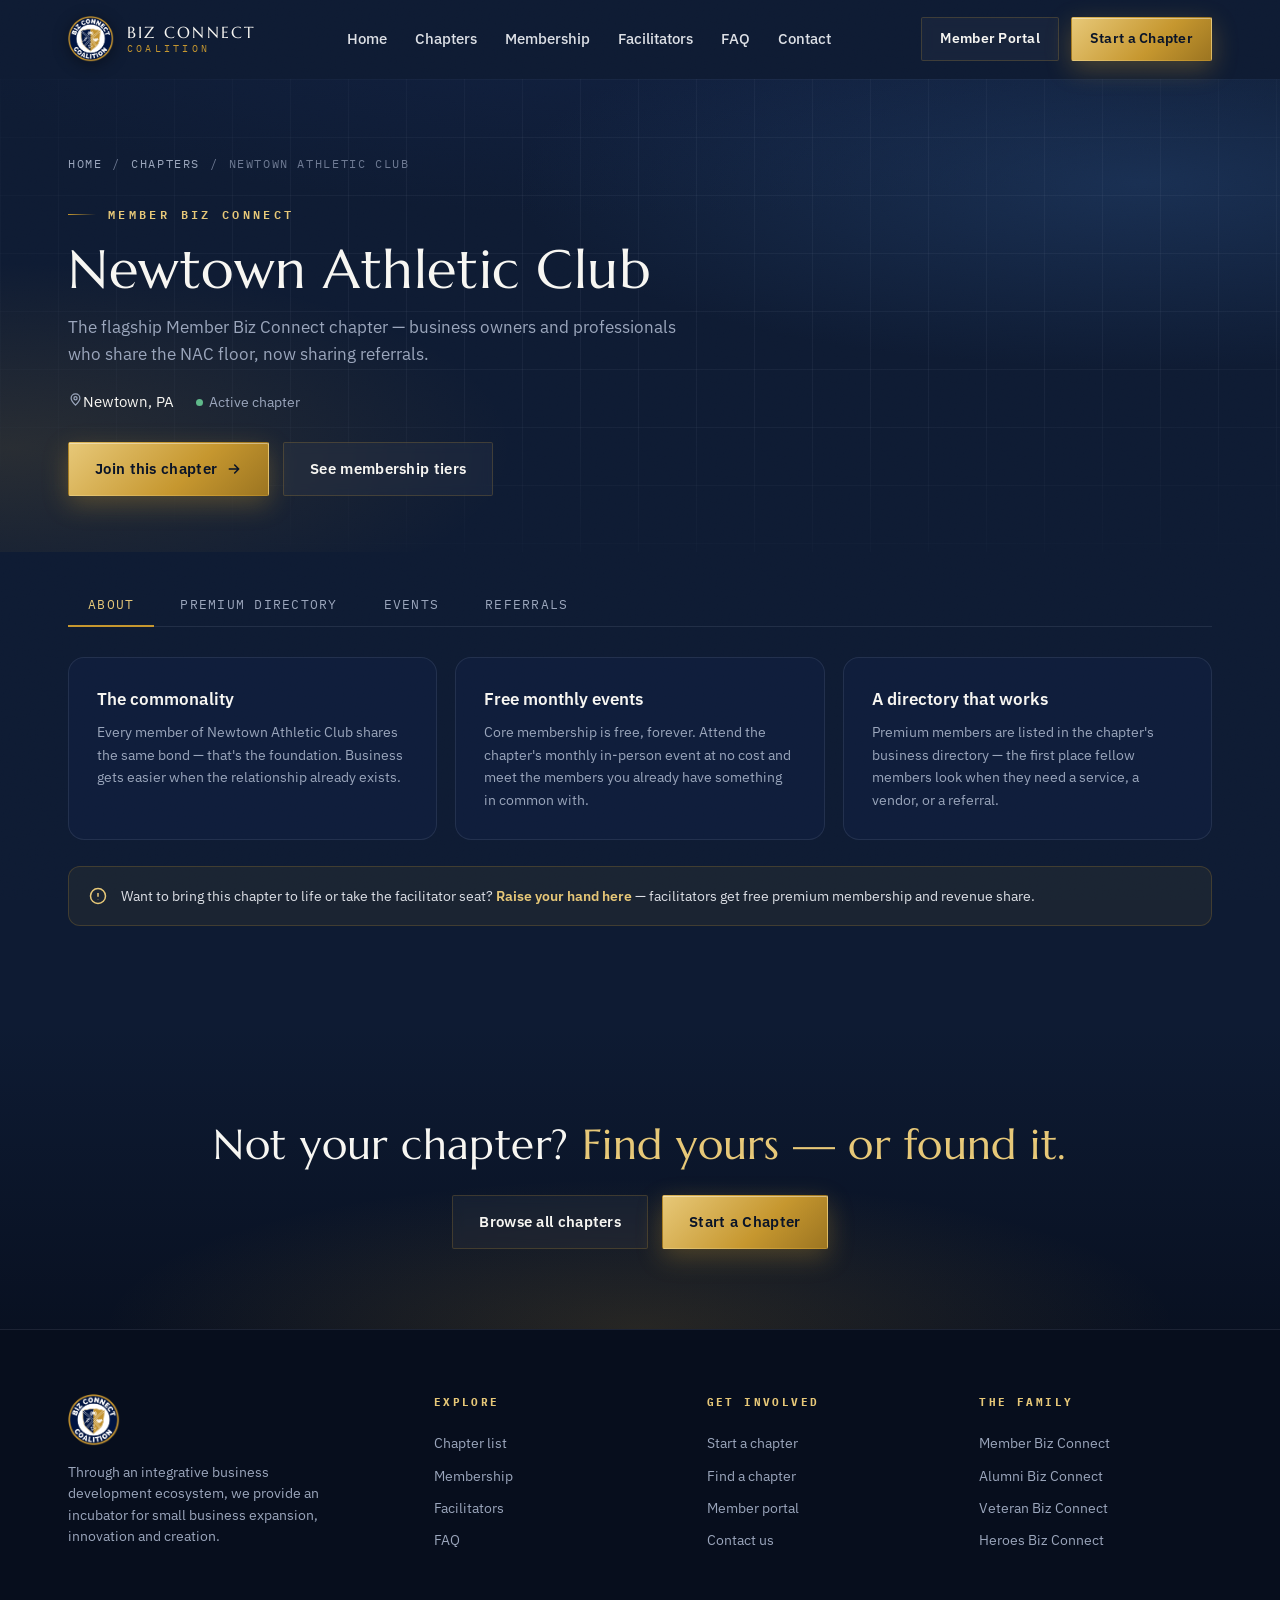
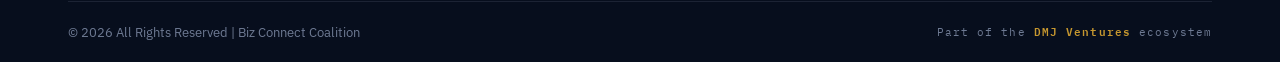
==== chapter.html @ 81d1ba52 "Launch the Biz Connect Coalition website - Midnight Charter design Full static site blending the two" ====
<!DOCTYPE html>
<html lang="en">
<head>
<meta charset="UTF-8">
<meta name="viewport" content="width=device-width, initial-scale=1.0">
<title>Chapter — Biz Connect Coalition</title>
<meta name="description" content="Biz Connect Coalition chapter page — directory, events, and referrals for this community.">
<link rel="icon" type="image/png" href="assets/img/bcc-crest.png">
<link rel="preconnect" href="https://fonts.googleapis.com">
<link rel="preconnect" href="https://fonts.gstatic.com" crossorigin>
<link href="https://fonts.googleapis.com/css2?family=Marcellus&family=Cormorant+Garamond:ital,wght@1,500;1,600&family=IBM+Plex+Sans:ital,wght@0,400;0,500;0,600;1,400&family=IBM+Plex+Mono:wght@500;600&display=swap" rel="stylesheet">
<link rel="stylesheet" href="assets/css/site.css">
</head>
<body>

<header class="site">
  <div class="wrap nav">
    <a class="brand" href="index.html">
      <img src="assets/img/bcc-crest.png" alt="Biz Connect Coalition crest">
      <span class="brand-word"><b>BIZ CONNECT</b><span>Coalition</span></span>
    </a>
    <nav class="nav-links" aria-label="Primary">
      <a href="index.html">Home</a>
      <a href="chapters.html">Chapters</a>
      <a href="membership.html">Membership</a>
      <a href="facilitators.html">Facilitators</a>
      <a href="faq.html">FAQ</a>
      <a href="contact.html">Contact</a>
    </nav>
    <div class="nav-cta">
      <a href="portal.html" class="btn btn-ghost btn-sm">Member Portal</a>
      <a href="start-a-chapter.html" class="btn btn-primary btn-sm">Start a Chapter</a>
      <button class="menu-btn" id="menuBtn" aria-label="Menu"><span></span><span></span><span></span></button>
    </div>
  </div>
  <nav class="mobile-nav" id="mobileNav" aria-label="Mobile">
    <a href="index.html">Home</a>
    <a href="chapters.html">Chapters</a>
    <a href="membership.html">Membership</a>
    <a href="facilitators.html">Facilitators</a>
    <a href="faq.html">FAQ</a>
    <a href="contact.html">Contact</a>
    <a href="portal.html">Member Portal</a>
    <a href="start-a-chapter.html" style="color:var(--gold-hi)">Start a Chapter →</a>
  </nav>
</header>

<section class="page-hero">
  <div class="hero-bg"><div class="mesh"></div><div class="hero-grid-bg"></div></div>
  <div class="wrap" style="position:relative;z-index:2">
    <div class="crumb reveal"><a href="index.html">Home</a><span>/</span><a href="chapters.html">Chapters</a><span>/</span><span id="crumbName">Chapter</span></div>
    <span class="eyebrow reveal" id="chFamily">Chapter</span>
    <h1 class="reveal" data-d="1" id="chName">Chapter</h1>
    <p class="lead reveal" data-d="2" id="chDesc"></p>
    <div style="display:flex;gap:22px;margin-top:22px;flex-wrap:wrap" class="reveal" data-d="3">
      <span class="cc-loc" style="font-size:15px"><svg viewBox="0 0 24 24" fill="none" stroke="var(--slate)" stroke-width="2" style="width:15px;height:15px"><path d="M12 21s-7-6.5-7-11a7 7 0 0 1 14 0c0 4.5-7 11-7 11Z"/><circle cx="12" cy="10" r="2.5"/></svg><span id="chLoc"></span></span>
      <span class="cc-status" id="chStatus" style="font-size:14px"><span class="dot"></span><span id="chStatusLabel"></span></span>
    </div>
    <div class="hero-cta reveal" data-d="4" style="margin-top:28px">
      <a href="contact.html" class="btn btn-primary" id="joinBtn">Join this chapter
        <svg viewBox="0 0 24 24" fill="none" stroke="currentColor" stroke-width="2.4"><path d="M5 12h14M13 6l6 6-6 6" stroke-linecap="round" stroke-linejoin="round"/></svg>
      </a>
      <a href="membership.html" class="btn btn-ghost">See membership tiers</a>
    </div>
  </div>
</section>

<section class="sec" style="padding-top:30px">
  <div class="wrap">
    <div class="tabs" data-tabs="chapter" role="tablist">
      <button class="tab active" data-tab="about" role="tab">About</button>
      <button class="tab" data-tab="directory" role="tab">Premium Directory</button>
      <button class="tab" data-tab="events" role="tab">Events</button>
      <button class="tab" data-tab="referrals" role="tab">Referrals</button>
    </div>

    <div class="tab-panel active" data-tab-panel="about" data-scope="chapter">
      <div class="info-cards">
        <div class="info-card">
          <h4>The commonality</h4>
          <p id="aboutCommon">This chapter is anchored to a shared community — so the ice is broken before the first handshake.</p>
        </div>
        <div class="info-card">
          <h4>Free monthly events</h4>
          <p>Core membership is free, forever. Attend the chapter's monthly in-person event at no cost and meet the members you already have something in common with.</p>
        </div>
        <div class="info-card">
          <h4>A directory that works</h4>
          <p>Premium members are listed in the chapter's business directory — the first place fellow members look when they need a service, a vendor, or a referral.</p>
        </div>
      </div>
      <div class="notice" style="margin-top:26px">
        <svg viewBox="0 0 24 24" fill="none" stroke-width="2"><circle cx="12" cy="12" r="10"/><path d="M12 8v5M12 16.5v.5"/></svg>
        <span>Want to bring this chapter to life or take the facilitator seat? <a href="start-a-chapter.html" style="color:var(--gold-hi);font-weight:600">Raise your hand here</a> — facilitators get free premium membership and revenue share.</span>
      </div>
    </div>

    <div class="tab-panel" data-tab-panel="directory" data-scope="chapter">
      <div class="table-scroll">
        <table class="data-table">
          <thead>
            <tr><th>Business Name</th><th>Owner</th><th>Category</th><th>Location</th><th>Contact</th><th>Vet Owned</th></tr>
          </thead>
          <tbody>
            <tr><td colspan="6">
              <div class="tbl-empty">
                <b>The premium directory publishes as members join.</b>
                Premium members of this chapter are listed here with their business, category, and contact details — visible to every member of the chapter.
              </div>
            </td></tr>
          </tbody>
        </table>
      </div>
      <div class="notice" style="margin-top:22px">
        <svg viewBox="0 0 24 24" fill="none" stroke-width="2"><path d="M12 2 4 6v6c0 5 3.5 8 8 10 4.5-2 8-5 8-10V6l-8-4Z"/></svg>
        <span>Want your business on this list? <a href="membership.html" style="color:var(--gold-hi);font-weight:600">Go Premium</a> — $195/year puts you in front of the whole chapter.</span>
      </div>
    </div>

    <div class="tab-panel" data-tab-panel="events" data-scope="chapter">
      <div class="info-cards">
        <div class="info-card">
          <h4>Monthly &amp; free</h4>
          <p>Every chapter hosts a free in-person event each month. No seat fees, no pressure — just your community in one room.</p>
        </div>
        <div class="info-card">
          <h4>Next event</h4>
          <p id="eventNote">This chapter's next event date is being scheduled. Contact us and we'll connect you with the facilitator.</p>
        </div>
        <div class="info-card">
          <h4>Attendee lists</h4>
          <p>Premium members receive the attendee contact list after every event — so the conversation doesn't end when the room empties.</p>
        </div>
      </div>
      <div style="margin-top:26px">
        <a href="contact.html" class="btn btn-ghost">Ask about the next event</a>
      </div>
    </div>

    <div class="tab-panel" data-tab-panel="referrals" data-scope="chapter">
      <div class="info-cards">
        <div class="info-card">
          <h4>Tracked, not talked</h4>
          <p>Referrals between members are logged — source, target, and outcome — so the chapter can see the real business it generates.</p>
        </div>
        <div class="info-card">
          <h4>Year-to-date totals</h4>
          <p>Every chapter keeps a running YTD tally of completed referral value. Healthy chapters measure what matters.</p>
        </div>
        <div class="info-card">
          <h4>Warm by design</h4>
          <p>Because members already share a bond, referrals come with trust attached — the referral is a favor between friends, not a cold intro.</p>
        </div>
      </div>
      <div class="notice" style="margin-top:26px">
        <svg viewBox="0 0 24 24" fill="none" stroke-width="2"><circle cx="12" cy="12" r="10"/><path d="M12 8v5M12 16.5v.5"/></svg>
        <span>Referral tracking lives in the <a href="portal.html" style="color:var(--gold-hi);font-weight:600">member portal</a>, rolling out with member accounts.</span>
      </div>
    </div>
  </div>
</section>

<section class="final" style="padding:80px 0">
  <div class="bg"></div>
  <div class="wrap" style="position:relative;z-index:2">
    <h2 class="reveal" style="font-size:clamp(28px,3.6vw,42px)">Not your chapter? <span class="gold-text">Find yours — or found it.</span></h2>
    <div class="hero-cta reveal" data-d="1" style="margin-top:26px">
      <a href="chapters.html" class="btn btn-ghost">Browse all chapters</a>
      <a href="start-a-chapter.html" class="btn btn-primary">Start a Chapter</a>
    </div>
  </div>
</section>

<footer class="site">
  <div class="wrap">
    <div class="foot-grid">
      <div class="foot-brand">
        <img src="assets/img/bcc-crest.png" alt="Biz Connect Coalition crest">
        <p>Through an integrative business development ecosystem, we provide an incubator for small business expansion, innovation and creation.</p>
      </div>
      <div class="foot-col">
        <h5>Explore</h5>
        <a href="chapters.html">Chapter list</a>
        <a href="membership.html">Membership</a>
        <a href="facilitators.html">Facilitators</a>
        <a href="faq.html">FAQ</a>
      </div>
      <div class="foot-col">
        <h5>Get involved</h5>
        <a href="start-a-chapter.html">Start a chapter</a>
        <a href="chapters.html">Find a chapter</a>
        <a href="portal.html">Member portal</a>
        <a href="contact.html">Contact us</a>
      </div>
      <div class="foot-col">
        <h5>The family</h5>
        <a href="chapters.html?f=member">Member Biz Connect</a>
        <a href="chapters.html?f=alumni">Alumni Biz Connect</a>
        <a href="chapters.html?f=veteran">Veteran Biz Connect</a>
        <a href="chapters.html?f=heroes">Heroes Biz Connect</a>
      </div>
    </div>
    <div class="foot-base">
      <p>© 2026 All Rights Reserved | Biz Connect Coalition</p>
      <p class="fam">Part of the <b>DMJ Ventures</b> ecosystem</p>
    </div>
  </div>
</footer>

<script src="data/chapters.js"></script>
<script src="assets/js/site.js"></script>
<script>
(function(){
  var slug=new URLSearchParams(location.search).get("c");
  var ch=BCC_CHAPTERS.find(function(c){return c.slug===slug;})||BCC_CHAPTERS[0];
  document.title=ch.name+" — Biz Connect Coalition";
  document.getElementById("crumbName").textContent=ch.name;
  document.getElementById("chFamily").textContent=BCC.familyLabel(ch.family);
  document.getElementById("chName").textContent=ch.name;
  document.getElementById("chDesc").textContent=ch.desc;
  document.getElementById("chLoc").textContent=ch.loc;
  var st=document.getElementById("chStatus");
  st.classList.add(ch.status);
  document.getElementById("chStatusLabel").textContent=ch.status==="active"?"Active chapter":"Forming — founding members wanted";
  document.getElementById("aboutCommon").textContent=
    "Every member of "+ch.name+" shares the same bond — that's the foundation. Business gets easier when the relationship already exists.";
})();
</script>
</body>
</html>
---- assets/css/site.css ----
/* ============================================================
   BIZ CONNECT COALITION — "Midnight Charter"
   Blend of Concept 05 (Modern Heraldic) + Concept 08 (Local Constellation)
   Dark navy constellation canvas · heraldic serif · gold seal-work
   ============================================================ */

:root{
  --navy-950:#0A1428;
  --navy-900:#0E1B33;
  --navy-800:#132449;
  --navy-700:#16264A;
  --navy-600:#22406C;
  --ink:#070E1D;
  --gold:#C6972F;
  --gold-hi:#E7C878;
  --gold-glow:#F0DCA0;
  --gold-deep:#9C7521;
  --ivory:#F7F6F2;
  --ivory-dim:#DDE0E6;
  --slate:#9BA6BC;
  --slate-dim:#6E7A93;
  --green:#5FB98A;
  --line:rgba(198,151,47,.22);
  --line-soft:rgba(155,166,188,.14);
  --serif:'Marcellus',serif;
  --serif-2:'Cormorant Garamond',serif;
  --sans:'IBM Plex Sans',sans-serif;
  --mono:'IBM Plex Mono',monospace;
  --r:16px;
  --maxw:1200px;
  --shadow-lg:0 30px 70px -30px rgba(0,0,0,.6);
  --shadow-md:0 18px 40px -22px rgba(0,0,0,.5);
}
*{margin:0;padding:0;box-sizing:border-box}
html{scroll-behavior:smooth}
body{
  font-family:var(--sans);
  background:var(--navy-900);
  color:var(--ivory);
  line-height:1.6;
  overflow-x:hidden;
  -webkit-font-smoothing:antialiased;
}
/* film grain */
body::before{
  content:"";position:fixed;inset:0;pointer-events:none;z-index:1;opacity:.05;
  background-image:url("data:image/svg+xml,%3Csvg xmlns='http://www.w3.org/2000/svg' width='120' height='120'%3E%3Cfilter id='n'%3E%3CfeTurbulence type='fractalNoise' baseFrequency='0.85' numOctaves='2'/%3E%3C/filter%3E%3Crect width='100%25' height='100%25' filter='url(%23n)'/%3E%3C/svg%3E");
  mix-blend-mode:overlay;
}
h1,h2,h3{font-family:var(--serif);font-weight:400;line-height:1.1;letter-spacing:.01em}
h4{font-family:var(--sans);font-weight:600}
a{color:inherit;text-decoration:none}
img{max-width:100%;display:block}
::selection{background:var(--gold);color:var(--navy-950)}
:focus-visible{outline:2px solid var(--gold-hi);outline-offset:3px;border-radius:2px}
.wrap{max-width:var(--maxw);margin:0 auto;padding:0 28px;position:relative;z-index:2}

/* ---------- eyebrow / ornaments ---------- */
.eyebrow{
  font-family:var(--mono);font-size:12px;font-weight:600;letter-spacing:.28em;
  text-transform:uppercase;color:var(--gold-hi);display:inline-flex;align-items:center;gap:12px;
}
.eyebrow::before{content:"";width:28px;height:1px;background:linear-gradient(90deg,var(--gold),transparent)}
.eyebrow.two::after{content:"";width:28px;height:1px;background:linear-gradient(90deg,transparent,var(--gold))}
.gold-text{color:var(--gold-hi)}
.kicker{font-family:var(--serif-2);font-style:italic;font-weight:500;color:var(--gold-hi)}
.divider-seal{display:flex;align-items:center;justify-content:center;gap:16px;margin:0 auto;padding:8px 0}
.divider-seal .ln{height:1px;width:min(140px,22vw);background:linear-gradient(90deg,transparent,var(--line))}
.divider-seal .ln.rev{background:linear-gradient(90deg,var(--line),transparent)}
.divider-seal .dot{width:7px;height:7px;background:var(--gold);transform:rotate(45deg);flex:none}

/* ---------- buttons ---------- */
.btn{
  display:inline-flex;align-items:center;gap:9px;font-family:var(--sans);font-weight:600;
  font-size:15px;padding:14px 26px;border-radius:2px;cursor:pointer;border:1px solid transparent;
  transition:transform .3s cubic-bezier(.2,.8,.2,1),box-shadow .3s,background .3s,color .3s,border-color .3s;
  position:relative;white-space:nowrap;letter-spacing:.02em;
}
.btn:focus-visible{outline:2px solid var(--gold-hi);outline-offset:3px}
.btn-primary{
  background:linear-gradient(135deg,var(--gold-hi),var(--gold) 60%,var(--gold-deep));
  color:var(--navy-950);box-shadow:0 8px 26px rgba(198,151,47,.32),inset 0 1px 0 rgba(255,255,255,.4);
}
.btn-primary:hover{transform:translateY(-3px);box-shadow:0 16px 40px rgba(198,151,47,.44),inset 0 1px 0 rgba(255,255,255,.5)}
.btn-ghost{
  background:rgba(247,246,242,.04);color:var(--ivory);border:1px solid var(--line);backdrop-filter:blur(6px);
}
.btn-ghost:hover{transform:translateY(-3px);border-color:var(--gold-hi);background:rgba(198,151,47,.1)}
.btn svg{width:16px;height:16px;stroke:currentColor}
.btn-sm{padding:10px 18px;font-size:13.5px}

/* ---------- header ---------- */
header.site{
  position:sticky;top:0;z-index:50;transition:background .4s,border-color .4s,box-shadow .4s;
  border-bottom:1px solid transparent;
}
header.site.scrolled{
  background:rgba(10,20,40,.85);backdrop-filter:blur(18px) saturate(140%);
  border-bottom:1px solid var(--line-soft);box-shadow:0 10px 40px rgba(0,0,0,.35);
}
.nav{display:flex;align-items:center;justify-content:space-between;height:78px;gap:20px}
.brand{display:flex;align-items:center;gap:13px}
.brand img{width:46px;height:46px;filter:drop-shadow(0 3px 8px rgba(0,0,0,.4))}
.brand-word{display:flex;flex-direction:column;line-height:1}
.brand-word b{font-family:var(--serif);font-weight:400;font-size:16px;letter-spacing:.14em}
.brand-word span{font-family:var(--mono);font-size:9.5px;letter-spacing:.34em;color:var(--gold);text-transform:uppercase;margin-top:4px}
.nav-links{display:flex;align-items:center;gap:28px}
.nav-links a{font-size:14.5px;color:var(--ivory-dim);position:relative;transition:color .25s;font-weight:500;padding:4px 0}
.nav-links a::after{content:"";position:absolute;left:0;bottom:-4px;width:0;height:1.5px;background:var(--gold-hi);transition:width .3s}
.nav-links a:hover,.nav-links a.active{color:var(--ivory)}
.nav-links a:hover::after,.nav-links a.active::after{width:100%}
.nav-cta{display:flex;align-items:center;gap:12px}
.menu-btn{display:none;background:none;border:1px solid var(--line);border-radius:6px;padding:9px;cursor:pointer}
.menu-btn span{display:block;width:20px;height:2px;background:var(--ivory);margin:4px 0;border-radius:2px;transition:.3s}
.mobile-nav{display:none;flex-direction:column;gap:4px;padding:12px 28px 22px;background:rgba(10,20,40,.97);border-bottom:1px solid var(--line-soft)}
.mobile-nav a{padding:12px 4px;font-size:16px;color:var(--ivory-dim);border-bottom:1px solid rgba(155,166,188,.08)}
.mobile-nav a:last-child{border-bottom:none}
.mobile-nav.open{display:flex}

/* ---------- hero ---------- */
.hero{position:relative;padding:74px 0 96px;overflow:hidden}
.hero-bg{position:absolute;inset:0;z-index:0}
.hero-bg .mesh{
  position:absolute;inset:-20%;
  background:
    radial-gradient(50% 40% at 78% 30%,rgba(34,64,108,.55),transparent 70%),
    radial-gradient(40% 40% at 15% 70%,rgba(198,151,47,.14),transparent 70%),
    radial-gradient(60% 50% at 50% 0%,rgba(19,36,73,.7),transparent 70%);
}
.hero-grid-bg{
  position:absolute;inset:0;opacity:.5;
  background-image:linear-gradient(var(--line-soft) 1px,transparent 1px),linear-gradient(90deg,var(--line-soft) 1px,transparent 1px);
  background-size:58px 58px;
  mask-image:radial-gradient(90% 80% at 60% 40%,#000 40%,transparent 90%);
  -webkit-mask-image:radial-gradient(90% 80% at 60% 40%,#000 40%,transparent 90%);
}
/* heraldic corner frame (from concept 05) */
.hero-frame{position:absolute;inset:20px;border:1px solid rgba(231,200,120,.14);pointer-events:none;z-index:1}
.hero-frame::before,.hero-frame::after{content:"";position:absolute;width:18px;height:18px;border:1px solid var(--gold-hi);opacity:.55}
.hero-frame::before{top:-1px;left:-1px;border-right:none;border-bottom:none}
.hero-frame::after{bottom:-1px;right:-1px;border-left:none;border-top:none}
.hero-inner{display:grid;grid-template-columns:1.02fr 1fr;gap:56px;align-items:center;position:relative;z-index:2}
.hero .kicker{font-size:22px;margin:18px 0 2px;display:block}
.hero h1{font-size:clamp(40px,5.2vw,66px);margin:6px 0 22px;color:var(--ivory)}
.hero h1 .drift{color:var(--gold-hi)}
.hero .lead{font-size:17.5px;color:var(--ivory-dim);max-width:560px;font-weight:400}
.hero-cta{display:flex;gap:14px;flex-wrap:wrap;margin-top:30px}
.hero-meta{margin-top:38px;display:flex;gap:34px;flex-wrap:wrap}
.hero-meta .hm b{font-family:var(--serif);font-size:30px;font-weight:400;color:var(--gold-hi);display:block;line-height:1}
.hero-meta .hm b i{font-style:normal;font-size:20px}
.hero-meta .hm span{font-family:var(--mono);font-size:11px;letter-spacing:.14em;text-transform:uppercase;color:var(--slate)}

/* ---------- hero map card ---------- */
.map-card{
  background:linear-gradient(160deg,rgba(19,36,73,.75),rgba(10,20,40,.9));
  border:1px solid var(--line);border-radius:var(--r);overflow:hidden;
  box-shadow:var(--shadow-lg);backdrop-filter:blur(8px);position:relative;
}
.map-head{display:flex;align-items:center;justify-content:space-between;padding:16px 20px;border-bottom:1px solid var(--line-soft)}
.map-head .mt{font-family:var(--mono);font-size:12px;letter-spacing:.16em;text-transform:uppercase;color:var(--ivory-dim);display:flex;align-items:center;gap:9px}
.live-dot{width:8px;height:8px;border-radius:50%;background:var(--green);box-shadow:0 0 0 0 rgba(95,185,138,.6);animation:pulse 2.2s infinite}
@keyframes pulse{0%{box-shadow:0 0 0 0 rgba(95,185,138,.5)}70%{box-shadow:0 0 0 9px rgba(95,185,138,0)}100%{box-shadow:0 0 0 0 rgba(95,185,138,0)}}
.map-chip{font-family:var(--mono);font-size:11px;letter-spacing:.1em;color:var(--gold-hi);border:1px solid var(--line);padding:5px 12px;border-radius:100px}
.map-svg-wrap{position:relative;padding:10px 8px 2px}
.map-drift{animation:mapdrift 14s ease-in-out infinite alternate}
@keyframes mapdrift{from{transform:translateY(0)}to{transform:translateY(-8px)}}
.map-tooltip{
  position:absolute;pointer-events:none;background:var(--navy-950);border:1px solid var(--gold);
  color:var(--ivory);font-size:12.5px;padding:8px 12px;border-radius:8px;opacity:0;transition:opacity .25s;
  z-index:5;white-space:nowrap;box-shadow:var(--shadow-md);
}
.map-tooltip b{color:var(--gold-hi);display:block;font-size:13px}
.map-legend{display:flex;gap:18px;padding:14px 20px;border-top:1px solid var(--line-soft);flex-wrap:wrap}
.map-legend .lg{display:flex;align-items:center;gap:8px;font-size:12px;color:var(--slate)}
.map-legend .sw{width:9px;height:9px;border-radius:50%;display:inline-block}
.pin-g{cursor:pointer}
.pin-g .ring{opacity:0;transform-box:fill-box;transform-origin:center;animation:pinring 3s ease-out infinite}
@keyframes pinring{0%{opacity:.7;transform:scale(.4)}80%{opacity:0;transform:scale(2.3)}100%{opacity:0}}
.pin-g{opacity:0;transform:translate(var(--px,0),var(--py,0)) translateY(-14px);transition:opacity .5s,transform .5s cubic-bezier(.2,1.4,.4,1)}
.pin-g.dropped{opacity:1;transform:translate(var(--px,0),var(--py,0)) translateY(0)}
/* crest medallion on map card */
.crest-medallion{
  position:absolute;z-index:6;bottom:14px;right:14px;width:92px;height:92px;border-radius:50%;
  background:radial-gradient(circle at 38% 30%,var(--navy-700),var(--navy-950));
  border:1px solid var(--gold);display:flex;align-items:center;justify-content:center;
  box-shadow:var(--shadow-lg);animation:bob 5s ease-in-out infinite;
}
.crest-medallion img{width:70%}
.crest-medallion::before{content:"";position:absolute;inset:5px;border-radius:50%;border:1px dashed rgba(231,200,120,.35);animation:spinslow 40s linear infinite}
@keyframes bob{0%,100%{transform:translateY(0)}50%{transform:translateY(-7px)}}
@keyframes spinslow{to{transform:rotate(360deg)}}

/* ---------- sections ---------- */
.sec{padding:96px 0;position:relative}
.sec-head{max-width:720px;margin-bottom:52px}
.sec-head.center{margin-left:auto;margin-right:auto;text-align:center}
.sec-head.center .eyebrow{justify-content:center}
.sec-head h2{font-size:clamp(30px,3.8vw,46px);margin:16px 0 16px;color:var(--ivory)}
.sec-head p{font-size:17px;color:var(--slate)}
.band{background:linear-gradient(180deg,rgba(19,36,73,.35),transparent 30%,transparent 70%,rgba(19,36,73,.35))}

/* ---------- compare (old way vs BCC way) ---------- */
.compare{display:grid;grid-template-columns:1fr 1fr;gap:24px}
.compare .col{border-radius:var(--r);padding:34px;border:1px solid var(--line-soft);position:relative;overflow:hidden}
.compare .them{background:rgba(10,20,40,.55)}
.compare .us{background:linear-gradient(160deg,rgba(198,151,47,.1),rgba(19,36,73,.5));border-color:var(--line)}
.compare .tag{font-family:var(--mono);font-size:11px;letter-spacing:.22em;text-transform:uppercase;padding:6px 12px;border-radius:100px;border:1px solid var(--line-soft);color:var(--slate)}
.compare .us .tag{color:var(--gold-hi);border-color:var(--line)}
.compare h3{font-size:23px;margin:18px 0 16px}
.compare ul{list-style:none}
.compare li{display:flex;gap:12px;padding:9px 0;color:var(--ivory-dim);font-size:15.5px;align-items:baseline}
.compare .them li{color:var(--slate)}
.compare .ic{color:var(--slate-dim);font-weight:700;flex:none}
.compare .us .ic{color:var(--gold-hi)}

/* ---------- steps ---------- */
.steps{display:grid;grid-template-columns:repeat(4,1fr);gap:20px;counter-reset:step}
.step{
  background:rgba(19,36,73,.4);border:1px solid var(--line-soft);border-radius:var(--r);
  padding:30px 26px;position:relative;transition:transform .35s,border-color .35s,background .35s;
  counter-increment:step;
}
.step::before{
  content:"0" counter(step);position:absolute;top:22px;right:24px;
  font-family:var(--serif-2);font-style:italic;font-size:30px;color:rgba(231,200,120,.3);
}
.step:hover{transform:translateY(-6px);border-color:var(--line);background:rgba(19,36,73,.65)}
.step .ic{width:46px;height:46px;border-radius:12px;background:rgba(198,151,47,.12);border:1px solid var(--line);display:flex;align-items:center;justify-content:center;margin-bottom:18px}
.step .ic svg{width:22px;height:22px;stroke:var(--gold-hi)}
.step h3{font-size:19.5px;margin-bottom:10px;font-family:var(--sans);font-weight:600}
.step p{font-size:14.5px;color:var(--slate)}

/* ---------- chapter cards ---------- */
.filters{display:flex;gap:10px;flex-wrap:wrap;margin-bottom:30px}
.filter{
  font-family:var(--mono);font-size:12.5px;letter-spacing:.06em;padding:10px 18px;border-radius:100px;
  background:rgba(247,246,242,.04);color:var(--slate);border:1px solid var(--line-soft);cursor:pointer;transition:.3s;
}
.filter:hover{color:var(--ivory);border-color:var(--line)}
.filter.active{background:linear-gradient(135deg,rgba(231,200,120,.2),rgba(198,151,47,.12));color:var(--gold-hi);border-color:var(--gold)}
.search-bar{
  display:flex;align-items:center;gap:10px;background:rgba(10,20,40,.6);border:1px solid var(--line-soft);
  border-radius:100px;padding:4px 8px 4px 20px;margin-bottom:22px;max-width:520px;
}
.search-bar svg{width:17px;height:17px;stroke:var(--slate);flex:none}
.search-bar input{
  flex:1;background:none;border:none;outline:none;color:var(--ivory);font-family:var(--sans);
  font-size:15px;padding:10px 0;
}
.search-bar input::placeholder{color:var(--slate-dim)}
.chapters{display:grid;grid-template-columns:repeat(3,1fr);gap:20px}
.chapter-card{
  background:rgba(19,36,73,.4);border:1px solid var(--line-soft);border-radius:var(--r);padding:26px;
  transition:transform .35s,border-color .35s,box-shadow .35s;position:relative;overflow:hidden;
  opacity:0;transform:translateY(14px);display:flex;flex-direction:column;gap:10px;
}
.chapter-card.in{opacity:1;transform:translateY(0);transition:opacity .5s,transform .5s,border-color .35s,box-shadow .35s}
.chapter-card:hover{border-color:var(--gold);box-shadow:0 20px 44px -20px rgba(198,151,47,.25);transform:translateY(-5px)}
.chapter-card .cc-top{display:flex;align-items:center;justify-content:space-between;gap:10px}
.cc-fam{font-family:var(--mono);font-size:10.5px;letter-spacing:.18em;text-transform:uppercase;color:var(--gold-hi);border:1px solid var(--line);padding:4px 10px;border-radius:100px;white-space:nowrap}
.cc-status{font-size:11.5px;display:inline-flex;align-items:center;gap:6px;color:var(--slate)}
.cc-status .dot{width:7px;height:7px;border-radius:50%}
.cc-status.active .dot{background:var(--green)}
.cc-status.forming .dot{background:var(--gold-hi)}
.chapter-card h3{font-size:21px;font-family:var(--serif);color:var(--ivory)}
.chapter-card .cc-loc{font-size:13.5px;color:var(--slate);display:flex;align-items:center;gap:7px}
.chapter-card .cc-loc svg{width:13px;height:13px;stroke:var(--slate-dim);flex:none}
.chapter-card p{font-size:14px;color:var(--slate);flex:1}
.chapter-card .cc-link{font-size:13.5px;color:var(--gold-hi);font-weight:600;display:inline-flex;align-items:center;gap:7px;margin-top:6px}
.chapter-card .cc-link svg{width:14px;height:14px;transition:transform .25s}
.chapter-card:hover .cc-link svg{transform:translateX(4px)}
.empty-hint{display:flex;align-items:center;gap:18px;background:rgba(198,151,47,.07);border:1px dashed var(--line);border-radius:var(--r);padding:20px 26px;margin-top:30px}
.empty-hint .m{width:54px;height:54px;flex:none;border-radius:50%;border:1px solid var(--line);background:var(--navy-950);object-fit:cover;padding:5px}
.empty-hint p{font-size:15px;color:var(--ivory-dim)}
.empty-hint b{color:var(--gold-hi)}

/* ---------- tiers ---------- */
.tier-grid{display:grid;grid-template-columns:repeat(4,1fr);gap:18px;align-items:stretch}
.tier{
  background:rgba(19,36,73,.4);border:1px solid var(--line-soft);border-radius:var(--r);padding:30px 26px;
  display:flex;flex-direction:column;position:relative;transition:transform .35s,border-color .35s;
}
.tier:hover{transform:translateY(-6px);border-color:var(--line)}
.tier.feature{
  background:linear-gradient(170deg,rgba(198,151,47,.14),rgba(19,36,73,.6));
  border-color:var(--gold);box-shadow:0 24px 60px -24px rgba(198,151,47,.3);
}
.tier .ribbon{
  position:absolute;top:-12px;left:50%;transform:translateX(-50%);
  font-family:var(--mono);font-size:10.5px;letter-spacing:.18em;text-transform:uppercase;
  background:linear-gradient(135deg,var(--gold-hi),var(--gold));color:var(--navy-950);
  padding:5px 14px;border-radius:100px;font-weight:600;white-space:nowrap;
}
.tier h3{font-family:var(--serif);font-size:22px;margin-bottom:8px}
.tier .price{font-family:var(--serif);font-size:34px;color:var(--gold-hi);margin-bottom:6px}
.tier .price small{font-size:14px;color:var(--slate);font-family:var(--sans)}
.tier-sub{font-size:13.5px;color:var(--slate);margin-bottom:18px;min-height:42px}
.tier ul{list-style:none;flex:1;margin-bottom:22px}
.tier li{display:flex;gap:10px;padding:7px 0;font-size:14px;color:var(--ivory-dim);align-items:baseline}
.tier li svg{width:14px;height:14px;stroke:var(--gold-hi);flex:none;position:relative;top:2px}
.tier .btn{justify-content:center}

/* ---------- facilitator ---------- */
.facil-inner{display:grid;grid-template-columns:1.1fr .9fr;gap:56px;align-items:center}
.facil-list{display:grid;gap:18px;margin-top:30px}
.facil-item{display:flex;gap:16px;align-items:flex-start}
.facil-item .ic{width:44px;height:44px;flex:none;border-radius:12px;background:rgba(198,151,47,.12);border:1px solid var(--line);display:flex;align-items:center;justify-content:center}
.facil-item .ic svg{width:20px;height:20px;stroke:var(--gold-hi)}
.facil-item h4{font-size:16.5px;margin-bottom:3px}
.facil-item p{font-size:14px;color:var(--slate)}
.earn-card{
  background:linear-gradient(160deg,rgba(19,36,73,.8),rgba(10,20,40,.95));
  border:1px solid var(--gold);border-radius:var(--r);padding:38px 34px;box-shadow:var(--shadow-lg);
  position:relative;overflow:hidden;
}
.earn-card::before{
  content:"";position:absolute;top:-40%;right:-30%;width:70%;aspect-ratio:1;border-radius:50%;
  background:radial-gradient(circle,rgba(198,151,47,.18),transparent 70%);
}
.ec-label{font-family:var(--mono);font-size:11.5px;letter-spacing:.2em;text-transform:uppercase;color:var(--slate);margin-bottom:14px}
.earn-big{
  font-family:var(--serif);font-size:56px;line-height:1;
  background:linear-gradient(135deg,var(--gold-glow),var(--gold));-webkit-background-clip:text;background-clip:text;
  -webkit-text-fill-color:transparent;margin-bottom:10px;
}
.earn-sub{font-size:13.5px;color:var(--slate);margin-bottom:22px}
.earn-row{display:flex;justify-content:space-between;padding:11px 0;border-top:1px solid var(--line-soft);font-size:14.5px;color:var(--ivory-dim)}
.earn-row b{color:var(--gold-hi);font-weight:600}
.earn-note{font-size:11.5px;color:var(--slate-dim);margin-top:18px;font-style:italic}

/* ---------- sub-brands ---------- */
.sub-brands{display:grid;grid-template-columns:repeat(4,1fr);gap:18px}
.sub-brand{
  background:rgba(19,36,73,.4);border:1px solid var(--line-soft);border-radius:var(--r);padding:28px 24px;
  transition:transform .35s,border-color .35s;text-align:left;
}
.sub-brand:hover{transform:translateY(-6px);border-color:var(--gold)}
.sb-ic{width:46px;height:46px;border-radius:50%;border:1px solid var(--line);background:rgba(198,151,47,.1);display:flex;align-items:center;justify-content:center;margin-bottom:16px}
.sb-ic svg{width:21px;height:21px;stroke:var(--gold-hi)}
.sub-brand h4{font-family:var(--serif);font-weight:400;font-size:19px;margin-bottom:8px}
.sub-brand p{font-size:13.5px;color:var(--slate)}
.commonality-marquee{display:flex;gap:10px;flex-wrap:wrap;justify-content:center;margin-top:36px}
.cm-chip{
  font-family:var(--mono);font-size:12px;letter-spacing:.06em;color:var(--ivory-dim);
  border:1px solid var(--line-soft);padding:8px 16px;border-radius:100px;transition:.3s;
}
.cm-chip:hover{color:var(--gold-hi);border-color:var(--gold)}

/* ---------- stats ---------- */
.stats-grid{display:grid;grid-template-columns:repeat(4,1fr);gap:18px;text-align:center}
.stat b{
  font-family:var(--serif);font-size:clamp(38px,4.6vw,58px);font-weight:400;display:block;line-height:1.05;
  background:linear-gradient(135deg,var(--gold-glow),var(--gold));-webkit-background-clip:text;background-clip:text;-webkit-text-fill-color:transparent;
}
.stat span{font-family:var(--mono);font-size:11.5px;letter-spacing:.16em;text-transform:uppercase;color:var(--slate)}

/* ---------- vision ---------- */
.vision{text-align:center;overflow:hidden;position:relative}
.vision .constellation-bg{position:absolute;inset:0;z-index:1;opacity:.45;width:100%;height:100%}
.vision h2{font-size:clamp(30px,4.4vw,52px);max-width:860px;margin:18px auto 22px}
.vision p{max-width:640px;margin:0 auto;color:var(--slate);font-size:17px}
.vision .mission{
  font-family:var(--serif-2);font-style:italic;font-size:clamp(19px,2.4vw,24px);color:var(--gold-hi);
  max-width:760px;margin:34px auto 0;line-height:1.5;
}

/* ---------- final CTA ---------- */
.final{position:relative;padding:110px 0;text-align:center;overflow:hidden}
.final .bg{
  position:absolute;inset:0;
  background:
    radial-gradient(60% 70% at 50% 100%,rgba(198,151,47,.16),transparent 70%),
    linear-gradient(180deg,transparent,rgba(7,14,29,.8));
}
.final h2{font-size:clamp(34px,4.6vw,56px);margin:20px 0 18px}
.final p{color:var(--slate);font-size:17px;max-width:560px;margin:0 auto 34px}
.final .hero-cta{justify-content:center}

/* ---------- footer ---------- */
footer.site{border-top:1px solid var(--line-soft);background:var(--ink);position:relative;z-index:2}
.foot-grid{display:grid;grid-template-columns:1.4fr 1fr 1fr 1fr;gap:40px;padding:64px 0 44px}
.foot-brand img{width:52px;margin-bottom:16px}
.foot-brand p{font-size:13.5px;color:var(--slate);max-width:280px}
.foot-col h5{font-family:var(--mono);font-size:11px;letter-spacing:.22em;text-transform:uppercase;color:var(--gold-hi);margin-bottom:16px}
.foot-col a{display:block;font-size:14px;color:var(--slate);padding:5px 0;transition:color .25s}
.foot-col a:hover{color:var(--ivory)}
.foot-base{border-top:1px solid var(--line-soft);padding:20px 0;display:flex;align-items:center;justify-content:space-between;gap:14px;flex-wrap:wrap}
.foot-base p{font-size:12.5px;color:var(--slate-dim)}
.foot-base .fam{font-family:var(--mono);font-size:11px;letter-spacing:.1em;color:var(--slate-dim)}
.foot-base .fam b{color:var(--gold);font-weight:600}

/* ---------- page hero (interior pages) ---------- */
.page-hero{position:relative;padding:76px 0 56px;overflow:hidden}
.page-hero h1{font-size:clamp(34px,4.6vw,54px);margin:16px 0 14px}
.page-hero p.lead{font-size:17px;color:var(--slate);max-width:640px}
.crumb{font-family:var(--mono);font-size:11.5px;letter-spacing:.14em;text-transform:uppercase;color:var(--slate-dim);display:flex;gap:10px;margin-bottom:24px}
.crumb a{color:var(--slate)}
.crumb a:hover{color:var(--gold-hi)}

/* ---------- forms ---------- */
.form-card{
  background:rgba(19,36,73,.45);border:1px solid var(--line-soft);border-radius:var(--r);
  padding:40px;max-width:760px;
}
.form-grid{display:grid;grid-template-columns:1fr 1fr;gap:18px}
.field{display:flex;flex-direction:column;gap:7px}
.field.full{grid-column:1/-1}
.field label{font-family:var(--mono);font-size:11px;letter-spacing:.16em;text-transform:uppercase;color:var(--slate)}
.field label b{color:var(--gold-hi)}
.field input,.field select,.field textarea{
  background:rgba(10,20,40,.7);border:1px solid var(--line-soft);border-radius:8px;
  color:var(--ivory);font-family:var(--sans);font-size:15px;padding:13px 15px;outline:none;
  transition:border-color .25s,box-shadow .25s;width:100%;
}
.field select{appearance:none;background-image:url("data:image/svg+xml,%3Csvg xmlns='http://www.w3.org/2000/svg' width='12' height='8' viewBox='0 0 12 8'%3E%3Cpath d='M1 1l5 5 5-5' fill='none' stroke='%239BA6BC' stroke-width='2'/%3E%3C/svg%3E");background-repeat:no-repeat;background-position:right 15px center}
.field textarea{min-height:110px;resize:vertical}
.field input:focus,.field select:focus,.field textarea:focus{border-color:var(--gold);box-shadow:0 0 0 3px rgba(198,151,47,.14)}
.field .err{font-size:12px;color:#E58B8B;display:none}
.field.invalid input,.field.invalid select,.field.invalid textarea{border-color:#B05B5B}
.field.invalid .err{display:block}
.form-steps{display:flex;gap:8px;margin-bottom:34px;flex-wrap:wrap}
.fs{
  display:flex;align-items:center;gap:9px;font-family:var(--mono);font-size:11.5px;letter-spacing:.08em;
  color:var(--slate-dim);text-transform:uppercase;padding:8px 14px;border-radius:100px;border:1px solid var(--line-soft);
}
.fs .n{width:20px;height:20px;border-radius:50%;border:1px solid var(--slate-dim);display:flex;align-items:center;justify-content:center;font-size:10.5px;flex:none}
.fs.on{color:var(--gold-hi);border-color:var(--gold)}
.fs.on .n{border-color:var(--gold);background:rgba(198,151,47,.15)}
.fs.done{color:var(--green);border-color:rgba(95,185,138,.4)}
.form-nav{display:flex;justify-content:space-between;margin-top:32px;gap:14px}
.form-success{text-align:center;padding:30px 10px}
.form-success .seal{
  width:86px;height:86px;margin:0 auto 24px;border-radius:50%;border:1px solid var(--gold);
  background:radial-gradient(circle at 40% 30%,var(--navy-700),var(--navy-950));
  display:flex;align-items:center;justify-content:center;box-shadow:var(--shadow-lg);
}
.form-success .seal svg{width:38px;height:38px;stroke:var(--gold-hi)}
.form-success h3{font-size:28px;margin-bottom:12px}
.form-success p{color:var(--slate);max-width:440px;margin:0 auto}

/* ---------- tabs (chapter detail / portal) ---------- */
.tabs{display:flex;gap:6px;border-bottom:1px solid var(--line-soft);margin-bottom:30px;flex-wrap:wrap}
.tab{
  font-family:var(--mono);font-size:12.5px;letter-spacing:.1em;text-transform:uppercase;
  padding:13px 20px;color:var(--slate);cursor:pointer;background:none;border:none;border-bottom:2px solid transparent;
  transition:color .25s,border-color .25s;position:relative;top:1px;
}
.tab:hover{color:var(--ivory)}
.tab.active{color:var(--gold-hi);border-bottom-color:var(--gold)}
.tab-panel{display:none}
.tab-panel.active{display:block;animation:fadeup .45s ease both}
@keyframes fadeup{from{opacity:0;transform:translateY(8px)}to{opacity:1;transform:translateY(0)}}

/* ---------- data table ---------- */
.data-table{width:100%;border-collapse:collapse;font-size:14px}
.data-table th{
  font-family:var(--mono);font-size:10.5px;letter-spacing:.16em;text-transform:uppercase;color:var(--slate);
  text-align:left;padding:12px 14px;border-bottom:1px solid var(--line);white-space:nowrap;
}
.data-table td{padding:14px;border-bottom:1px solid var(--line-soft);color:var(--ivory-dim)}
.data-table tr:hover td{background:rgba(198,151,47,.04)}
.table-scroll{overflow-x:auto;border:1px solid var(--line-soft);border-radius:var(--r);background:rgba(10,20,40,.5)}
.tbl-empty{padding:44px 20px;text-align:center;color:var(--slate)}
.tbl-empty b{color:var(--gold-hi);display:block;font-size:16px;margin-bottom:6px}

/* ---------- misc cards ---------- */
.info-cards{display:grid;grid-template-columns:repeat(3,1fr);gap:18px}
.info-card{background:rgba(19,36,73,.4);border:1px solid var(--line-soft);border-radius:var(--r);padding:28px;transition:transform .35s,border-color .35s}
.info-card:hover{transform:translateY(-5px);border-color:var(--line)}
.info-card h4{font-size:17px;margin-bottom:8px}
.info-card p{font-size:14px;color:var(--slate)}
.notice{
  display:flex;gap:14px;align-items:flex-start;background:rgba(198,151,47,.07);
  border:1px solid var(--line);border-radius:12px;padding:18px 20px;font-size:14px;color:var(--ivory-dim);
}
.notice svg{width:18px;height:18px;stroke:var(--gold-hi);flex:none;margin-top:2px}

/* ---------- FAQ accordion ---------- */
.faq-list{max-width:820px}
.faq-item{border:1px solid var(--line-soft);border-radius:12px;margin-bottom:12px;background:rgba(19,36,73,.35);overflow:hidden;transition:border-color .3s}
.faq-item[open]{border-color:var(--gold)}
.faq-item summary{
  list-style:none;cursor:pointer;padding:20px 24px;display:flex;justify-content:space-between;align-items:center;gap:16px;
  font-family:var(--sans);font-weight:600;font-size:16px;color:var(--ivory);
}
.faq-item summary::-webkit-details-marker{display:none}
.faq-item summary::after{content:"+";font-family:var(--serif-2);font-size:26px;color:var(--gold-hi);transition:transform .3s;line-height:1}
.faq-item[open] summary::after{transform:rotate(45deg)}
.faq-item .fa-body{padding:0 24px 22px;color:var(--slate);font-size:15px}
.faq-item .fa-body a{color:var(--gold-hi)}

/* ---------- reveal ---------- */
.reveal{opacity:0;transform:translateY(22px);transition:opacity .7s cubic-bezier(.2,.7,.3,1),transform .7s cubic-bezier(.2,.7,.3,1)}
.reveal.in{opacity:1;transform:translateY(0)}
.reveal[data-d="1"]{transition-delay:.08s}
.reveal[data-d="2"]{transition-delay:.16s}
.reveal[data-d="3"]{transition-delay:.24s}
.reveal[data-d="4"]{transition-delay:.32s}

/* ---------- responsive ---------- */
@media (max-width:1020px){
  .hero-inner{grid-template-columns:1fr;gap:40px}
  .steps{grid-template-columns:repeat(2,1fr)}
  .tier-grid{grid-template-columns:repeat(2,1fr)}
  .sub-brands{grid-template-columns:repeat(2,1fr)}
  .stats-grid{grid-template-columns:repeat(2,1fr);row-gap:38px}
  .facil-inner{grid-template-columns:1fr;gap:40px}
  .chapters{grid-template-columns:repeat(2,1fr)}
  .foot-grid{grid-template-columns:1fr 1fr;row-gap:36px}
}
@media (max-width:680px){
  .nav-links,.nav-cta .btn-ghost{display:none}
  .menu-btn{display:block}
  .compare{grid-template-columns:1fr}
  .steps{grid-template-columns:1fr}
  .tier-grid{grid-template-columns:1fr}
  .sub-brands{grid-template-columns:1fr}
  .chapters{grid-template-columns:1fr}
  .info-cards{grid-template-columns:1fr}
  .form-grid{grid-template-columns:1fr}
  .form-card{padding:26px 20px}
  .sec{padding:70px 0}
  .hero{padding:54px 0 70px}
  .hero-frame{inset:10px}
  .foot-grid{grid-template-columns:1fr}
}
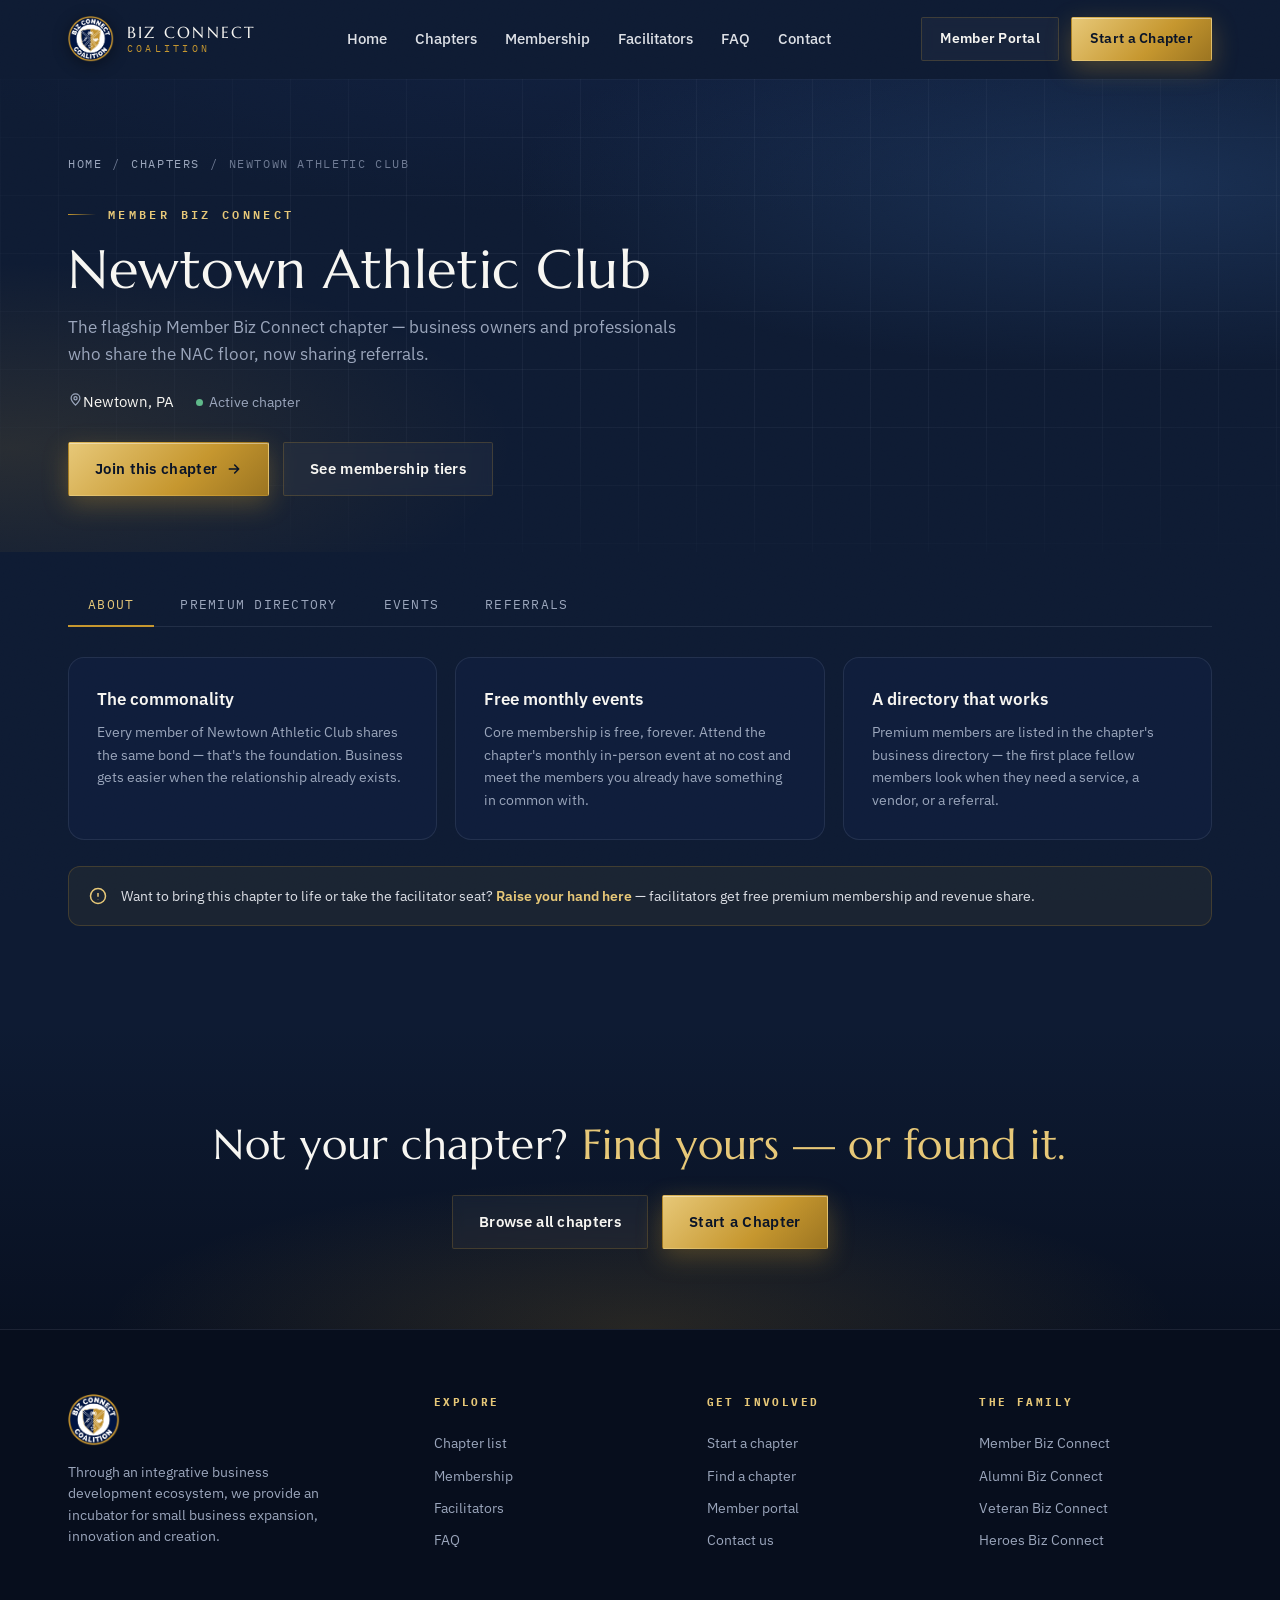
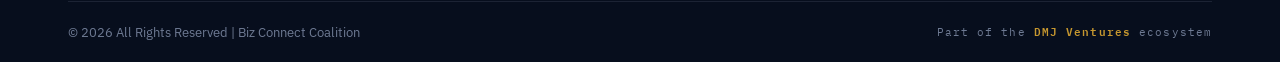
==== commit 9275ec5a: "Bring back Allie - the floating chapter guide Allie (the mascot the team picked during design explor" ====
--- a/chapter.html
+++ b/chapter.html
@@ -99,10 +99,10 @@
       <div class="table-scroll">
         <table class="data-table">
           <thead>
-            <tr><th>Business Name</th><th>Owner</th><th>Category</th><th>Location</th><th>Contact</th><th>Vet Owned</th></tr>
+            <tr><th>Business Name</th><th>Owner</th><th>Category</th><th>Location</th><th>Contact</th></tr>
           </thead>
-          <tbody>
-            <tr><td colspan="6">
+          <tbody id="dirBody">
+            <tr><td colspan="5">
               <div class="tbl-empty">
                 <b>The premium directory publishes as members join.</b>
                 Premium members of this chapter are listed here with their business, category, and contact details — visible to every member of the chapter.
@@ -132,6 +132,15 @@
           <p>Premium members receive the attendee contact list after every event — so the conversation doesn't end when the room empties.</p>
         </div>
       </div>
+      <div id="pastEvents" style="display:none;margin-top:30px">
+        <h3 style="font-size:20px;margin-bottom:14px">Recent chapter events</h3>
+        <div class="table-scroll">
+          <table class="data-table">
+            <thead><tr><th>Event</th><th>Date</th><th>Details</th></tr></thead>
+            <tbody id="eventsBody"></tbody>
+          </table>
+        </div>
+      </div>
       <div style="margin-top:26px">
         <a href="contact.html" class="btn btn-ghost">Ask about the next event</a>
       </div>
@@ -208,9 +217,13 @@
 </footer>
 
 <script src="data/chapters.js"></script>
+<script src="data/directory.js"></script>
 <script src="assets/js/site.js"></script>
+<script src="data/allie-poses.js"></script>
+<script src="assets/js/allie.js"></script>
 <script>
 (function(){
+  function esc(s){return String(s).replace(/&/g,"&amp;").replace(/</g,"&lt;");}
   var slug=new URLSearchParams(location.search).get("c");
   var ch=BCC_CHAPTERS.find(function(c){return c.slug===slug;})||BCC_CHAPTERS[0];
   document.title=ch.name+" — Biz Connect Coalition";
@@ -224,6 +237,30 @@
   document.getElementById("chStatusLabel").textContent=ch.status==="active"?"Active chapter":"Forming — founding members wanted";
   document.getElementById("aboutCommon").textContent=
     "Every member of "+ch.name+" shares the same bond — that's the foundation. Business gets easier when the relationship already exists.";
+
+  /* seeded premium directory (recovered from the previous site) */
+  var dir=(window.BCC_DIRECTORY||{})[ch.slug];
+  if(dir&&dir.length){
+    document.getElementById("dirBody").innerHTML=dir.map(function(r){
+      return "<tr><td style='color:var(--ivory)'>"+esc(r[1])+"</td><td>"+esc(r[0])+"</td><td>"+esc(r[3])+"</td><td>"+esc(r[2])+"</td><td style='color:var(--gold-hi)'>"+esc(r[4])+"</td></tr>";
+    }).join("");
+  }
+
+  /* facilitator + recent events (recovered from the previous site) */
+  var info=(window.BCC_CHAPTER_INFO||{})[ch.slug];
+  if(info){
+    if(info.facilitator){
+      document.getElementById("aboutCommon").textContent=
+        "Chapter facilitator: "+info.facilitator+" — "+info.facilitatorTitle+". Every member shares the same bond; business gets easier when the relationship already exists.";
+    }
+    if(info.events&&info.events.length){
+      document.getElementById("pastEvents").style.display="block";
+      document.getElementById("eventsBody").innerHTML=info.events.map(function(e){
+        return "<tr><td style='color:var(--ivory)'>"+esc(e[0])+"</td><td style='white-space:nowrap'>"+esc(e[1])+"</td><td>"+esc(e[2])+"</td></tr>";
+      }).join("");
+      document.getElementById("eventNote").textContent="This chapter hosts regular in-person networking nights — see recent events below. The next date is being scheduled now.";
+    }
+  }
 })();
 </script>
 </body>
--- a/assets/css/site.css
+++ b/assets/css/site.css
@@ -173,6 +173,17 @@
 .map-legend{display:flex;gap:18px;padding:14px 20px;border-top:1px solid var(--line-soft);flex-wrap:wrap}
 .map-legend .lg{display:flex;align-items:center;gap:8px;font-size:12px;color:var(--slate)}
 .map-legend .sw{width:9px;height:9px;border-radius:50%;display:inline-block}
+.map-legend .sw.gold-star{background:none;color:var(--gold-glow);font-size:12px;width:auto;height:auto;line-height:1;border-radius:0}
+.map-beyond{
+  display:flex;align-items:center;gap:6px;flex-wrap:wrap;
+  padding:11px 20px 2px;font-family:var(--mono);font-size:10px;color:var(--slate-dim);letter-spacing:.05em;
+}
+.map-beyond .bl{text-transform:uppercase;letter-spacing:.16em;margin-right:2px;flex-basis:100%;font-size:10px}
+.map-beyond .bc{
+  border:1px solid var(--line-soft);border-radius:100px;padding:3px 9px;color:var(--ivory-dim);
+  cursor:pointer;transition:.25s;font-size:10px;white-space:nowrap;
+}
+.map-beyond .bc:hover{border-color:var(--gold);color:var(--gold-hi)}
 .pin-g{cursor:pointer}
 .pin-g .ring{opacity:0;transform-box:fill-box;transform-origin:center;animation:pinring 3s ease-out infinite}
 @keyframes pinring{0%{opacity:.7;transform:scale(.4)}80%{opacity:0;transform:scale(2.3)}100%{opacity:0}}
@@ -212,6 +223,39 @@
 .compare .them li{color:var(--slate)}
 .compare .ic{color:var(--slate-dim);font-weight:700;flex:none}
 .compare .us .ic{color:var(--gold-hi)}
+
+/* ---------- editorial rows (why network / why us) ---------- */
+.ed-row{display:grid;grid-template-columns:.92fr 1.08fr;gap:56px;align-items:center;margin-bottom:84px}
+.ed-row:last-child{margin-bottom:0}
+.ed-row.flip .ed-img{order:2}
+.ed-row.flip .ed-copy{order:1}
+.ed-img{position:relative}
+.ed-img img{
+  width:100%;aspect-ratio:4/3;object-fit:cover;border-radius:var(--r);
+  filter:saturate(.88) contrast(1.04);box-shadow:var(--shadow-lg);
+}
+.ed-img::after{
+  content:"";position:absolute;inset:0;border-radius:var(--r);
+  background:linear-gradient(160deg,rgba(14,27,51,.28),transparent 55%,rgba(198,151,47,.12));
+  mix-blend-mode:multiply;pointer-events:none;
+}
+.ed-frame{
+  position:absolute;inset:14px;border:1px solid rgba(231,200,120,.35);border-radius:8px;pointer-events:none;
+}
+.ed-frame::before{content:"";position:absolute;top:-1px;left:-1px;width:16px;height:16px;border-top:1px solid var(--gold-hi);border-left:1px solid var(--gold-hi)}
+.ed-frame::after{content:"";position:absolute;bottom:-1px;right:-1px;width:16px;height:16px;border-bottom:1px solid var(--gold-hi);border-right:1px solid var(--gold-hi)}
+.ed-copy h2{font-size:clamp(26px,3.2vw,38px);margin:16px 0 18px}
+.ed-copy p{color:var(--slate);font-size:16px;margin-bottom:14px}
+.ed-copy p em{color:var(--ivory-dim);font-style:italic}
+.ed-quote{
+  font-family:var(--serif-2);font-style:italic;font-size:19px;color:var(--gold-hi)!important;
+  border-left:2px solid var(--gold);padding-left:18px;margin-top:20px;
+}
+@media (max-width:1020px){
+  .ed-row{grid-template-columns:1fr;gap:28px;margin-bottom:64px}
+  .ed-row.flip .ed-img{order:0}
+  .ed-row.flip .ed-copy{order:1}
+}
 
 /* ---------- steps ---------- */
 .steps{display:grid;grid-template-columns:repeat(4,1fr);gap:20px;counter-reset:step}
@@ -328,6 +372,13 @@
 .earn-row b{color:var(--gold-hi);font-weight:600}
 .earn-note{font-size:11.5px;color:var(--slate-dim);margin-top:18px;font-style:italic}
 
+/* ---------- family banner ---------- */
+.family-banner{
+  background:rgba(247,246,242,.92);border:1px solid var(--line);border-radius:var(--r);
+  padding:18px 26px;margin-bottom:34px;box-shadow:var(--shadow-md);
+}
+.family-banner img{width:100%;max-width:900px;margin:0 auto}
+
 /* ---------- sub-brands ---------- */
 .sub-brands{display:grid;grid-template-columns:repeat(4,1fr);gap:18px}
 .sub-brand{
@@ -488,6 +539,67 @@
 .faq-item[open] summary::after{transform:rotate(45deg)}
 .faq-item .fa-body{padding:0 24px 22px;color:var(--slate);font-size:15px}
 .faq-item .fa-body a{color:var(--gold-hi)}
+
+/* ---------- Allie, the floating guide ---------- */
+.allie{
+  position:fixed;right:26px;bottom:24px;z-index:80;
+  display:flex;flex-direction:column;align-items:flex-end;
+  opacity:0;transform:translateY(30px) scale(.92);pointer-events:none;
+  transition:opacity .7s cubic-bezier(.2,.8,.3,1),transform .7s cubic-bezier(.2,1.3,.4,1);
+}
+.allie.in{opacity:1;transform:translateY(0) scale(1);pointer-events:auto}
+.allie.bye{opacity:0;transform:translateY(30px) scale(.9);pointer-events:none}
+.allie-figure{
+  position:relative;width:118px;height:150px;cursor:pointer;
+  animation:allie-bob 5.5s ease-in-out infinite;
+}
+.allie-img{
+  position:absolute;inset:0;width:100%;height:100%;object-fit:contain;object-position:bottom;
+  opacity:0;transition:opacity 1.1s ease;
+  filter:drop-shadow(0 14px 22px rgba(0,0,0,.45));
+}
+.allie-img.on{opacity:1}
+.allie-img.flip{transform:scaleX(-1)}
+/* circle-style poses get a gold-ringed medallion treatment */
+.allie-figure.circle{width:104px;height:104px}
+.allie-figure.circle .allie-img{
+  border-radius:50%;object-fit:cover;object-position:top;
+  border:2px solid var(--gold);background:radial-gradient(circle at 40% 30%,var(--navy-700),var(--navy-950));
+  box-shadow:0 14px 30px rgba(0,0,0,.5),0 0 0 4px rgba(198,151,47,.15);
+}
+@keyframes allie-bob{0%,100%{transform:translateY(0)}50%{transform:translateY(-7px)}}
+.allie-bubble{
+  max-width:250px;margin-bottom:12px;margin-right:8px;
+  background:var(--ivory);color:var(--navy-900);
+  font-size:13.5px;line-height:1.45;padding:12px 15px;border-radius:14px 14px 3px 14px;
+  box-shadow:0 14px 34px rgba(0,0,0,.4);border:1px solid rgba(198,151,47,.5);
+  opacity:0;transform:translateY(8px) scale(.96);transform-origin:bottom right;
+  transition:opacity .4s ease,transform .4s cubic-bezier(.2,1.2,.4,1);pointer-events:none;
+}
+.allie-bubble.show{opacity:1;transform:translateY(0) scale(1);pointer-events:auto}
+.allie-bubble::after{
+  content:"";position:absolute;bottom:-7px;right:22px;width:12px;height:12px;
+  background:var(--ivory);border-right:1px solid rgba(198,151,47,.5);border-bottom:1px solid rgba(198,151,47,.5);
+  transform:rotate(45deg);
+}
+.allie-close{
+  position:absolute;top:-6px;right:-6px;z-index:2;width:22px;height:22px;border-radius:50%;
+  background:var(--navy-800);color:var(--slate);border:1px solid var(--line-soft);
+  font-size:14px;line-height:1;cursor:pointer;opacity:0;transition:opacity .3s,color .3s,border-color .3s;
+  display:flex;align-items:center;justify-content:center;padding:0;
+}
+.allie:hover .allie-close{opacity:1}
+.allie-close:hover{color:var(--ivory);border-color:var(--gold)}
+@media (max-width:680px){
+  .allie{right:14px;bottom:14px}
+  .allie-figure{width:88px;height:112px}
+  .allie-figure.circle{width:80px;height:80px}
+  .allie-bubble{max-width:200px;font-size:12.5px}
+}
+@media (prefers-reduced-motion:reduce){
+  .allie-figure{animation:none}
+  .allie,.allie-img,.allie-bubble{transition-duration:.01s}
+}
 
 /* ---------- reveal ---------- */
 .reveal{opacity:0;transform:translateY(22px);transition:opacity .7s cubic-bezier(.2,.7,.3,1),transform .7s cubic-bezier(.2,.7,.3,1)}
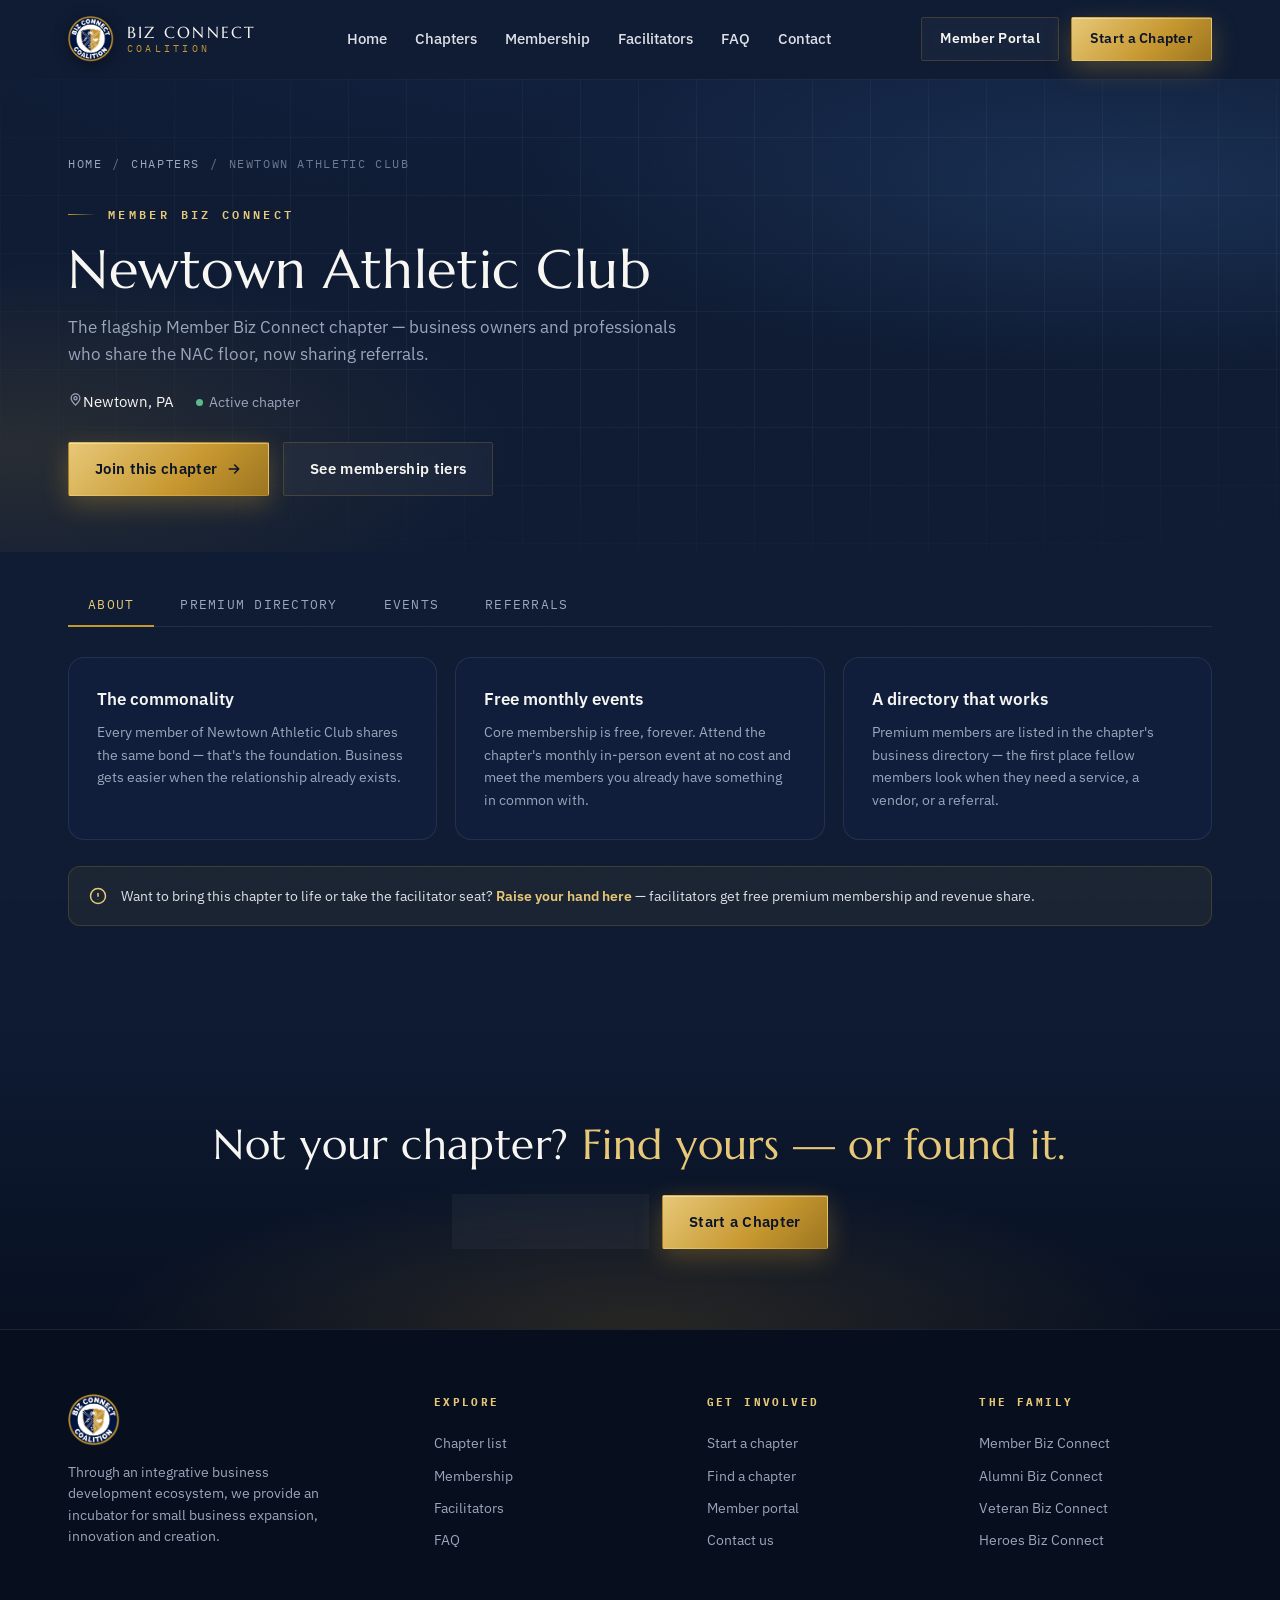
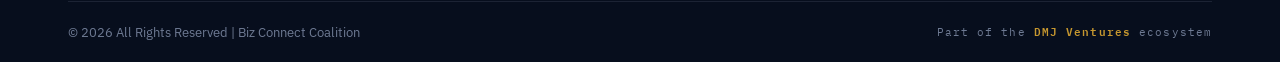
==== commit 0ad1faf3: "Allie learns to talk: click-to-chat Q&A with voice input Clicking Allie now opens a chat panel where" ====
--- a/chapter.html
+++ b/chapter.html
@@ -220,6 +220,7 @@
 <script src="data/directory.js"></script>
 <script src="assets/js/site.js"></script>
 <script src="data/allie-poses.js"></script>
+<script src="data/allie-brain.js"></script>
 <script src="assets/js/allie.js"></script>
 <script>
 (function(){
--- a/assets/css/site.css
+++ b/assets/css/site.css
@@ -550,23 +550,16 @@
 .allie.in{opacity:1;transform:translateY(0) scale(1);pointer-events:auto}
 .allie.bye{opacity:0;transform:translateY(30px) scale(.9);pointer-events:none}
 .allie-figure{
-  position:relative;width:118px;height:150px;cursor:pointer;
+  position:relative;width:190px;height:320px;cursor:pointer;
   animation:allie-bob 5.5s ease-in-out infinite;
 }
 .allie-img{
   position:absolute;inset:0;width:100%;height:100%;object-fit:contain;object-position:bottom;
   opacity:0;transition:opacity 1.1s ease;
-  filter:drop-shadow(0 14px 22px rgba(0,0,0,.45));
+  filter:drop-shadow(0 16px 26px rgba(0,0,0,.5));
 }
 .allie-img.on{opacity:1}
 .allie-img.flip{transform:scaleX(-1)}
-/* circle-style poses get a gold-ringed medallion treatment */
-.allie-figure.circle{width:104px;height:104px}
-.allie-figure.circle .allie-img{
-  border-radius:50%;object-fit:cover;object-position:top;
-  border:2px solid var(--gold);background:radial-gradient(circle at 40% 30%,var(--navy-700),var(--navy-950));
-  box-shadow:0 14px 30px rgba(0,0,0,.5),0 0 0 4px rgba(198,151,47,.15);
-}
 @keyframes allie-bob{0%,100%{transform:translateY(0)}50%{transform:translateY(-7px)}}
 .allie-bubble{
   max-width:250px;margin-bottom:12px;margin-right:8px;
@@ -590,11 +583,81 @@
 }
 .allie:hover .allie-close{opacity:1}
 .allie-close:hover{color:var(--ivory);border-color:var(--gold)}
+.allie-figure.chatting{animation:none;transform:scale(.92);transition:transform .4s}
+
+/* ---------- Allie chat panel ---------- */
+.allie-chat{
+  position:fixed;bottom:24px;right:236px;width:340px;max-width:calc(100vw - 40px);
+  background:linear-gradient(170deg,var(--navy-800),var(--navy-950));
+  border:1px solid var(--gold);border-radius:16px;overflow:hidden;
+  box-shadow:0 30px 70px -20px rgba(0,0,0,.7),0 0 0 4px rgba(198,151,47,.08);
+  opacity:0;transform:translateY(16px) scale(.96);transform-origin:bottom right;
+  pointer-events:none;transition:opacity .35s ease,transform .35s cubic-bezier(.2,1.1,.4,1);
+  display:flex;flex-direction:column;
+}
+.allie-chat.open{opacity:1;transform:translateY(0) scale(1);pointer-events:auto}
+.ac-head{
+  display:flex;align-items:center;gap:9px;padding:13px 16px;
+  background:rgba(198,151,47,.1);border-bottom:1px solid var(--line);
+}
+.ac-head b{font-family:var(--serif);font-weight:400;font-size:16px;letter-spacing:.06em;color:var(--ivory)}
+.ac-head .ac-sub{font-family:var(--mono);font-size:10px;letter-spacing:.16em;text-transform:uppercase;color:var(--gold-hi)}
+.ac-dot{width:8px;height:8px;border-radius:50%;background:var(--green);box-shadow:0 0 0 0 rgba(95,185,138,.6);animation:pulse 2.2s infinite;flex:none}
+.ac-close{
+  margin-left:auto;background:none;border:none;color:var(--slate);font-size:20px;line-height:1;
+  cursor:pointer;padding:2px 4px;transition:color .25s;
+}
+.ac-close:hover{color:var(--ivory)}
+.ac-msgs{
+  padding:14px;display:flex;flex-direction:column;gap:9px;
+  height:280px;overflow-y:auto;scrollbar-width:thin;scrollbar-color:var(--navy-600) transparent;
+}
+.ac-msg{
+  max-width:86%;padding:9px 13px;border-radius:13px;font-size:13.5px;line-height:1.5;
+  animation:acmsg .3s ease both;white-space:pre-wrap;
+}
+@keyframes acmsg{from{opacity:0;transform:translateY(6px)}to{opacity:1;transform:translateY(0)}}
+.ac-msg.allie{align-self:flex-start;background:var(--ivory);color:var(--navy-900);border-bottom-left-radius:4px}
+.ac-msg.user{align-self:flex-end;background:linear-gradient(135deg,var(--gold-hi),var(--gold));color:var(--navy-950);border-bottom-right-radius:4px;font-weight:500}
+.ac-msg.typing{display:flex;gap:4px;padding:12px 14px}
+.ac-msg.typing span{width:6px;height:6px;border-radius:50%;background:var(--navy-600);animation:acdot 1.2s infinite}
+.ac-msg.typing span:nth-child(2){animation-delay:.15s}
+.ac-msg.typing span:nth-child(3){animation-delay:.3s}
+@keyframes acdot{0%,60%,100%{transform:translateY(0);opacity:.5}30%{transform:translateY(-4px);opacity:1}}
+.ac-chips{display:flex;flex-wrap:wrap;gap:6px;padding:0 14px 10px}
+.ac-chip{
+  font-family:var(--mono);font-size:11px;letter-spacing:.02em;color:var(--gold-hi);
+  background:rgba(198,151,47,.1);border:1px solid var(--line);border-radius:100px;
+  padding:6px 12px;cursor:pointer;transition:.25s;text-align:left;
+}
+.ac-chip:hover{background:rgba(198,151,47,.22);color:var(--gold-glow)}
+.ac-input{
+  display:flex;align-items:center;gap:6px;padding:10px 12px;
+  border-top:1px solid var(--line-soft);background:rgba(10,20,40,.6);
+}
+.ac-input input{
+  flex:1;background:rgba(247,246,242,.06);border:1px solid var(--line-soft);border-radius:100px;
+  color:var(--ivory);font-family:var(--sans);font-size:13.5px;padding:9px 15px;outline:none;
+  transition:border-color .25s;
+}
+.ac-input input:focus{border-color:var(--gold)}
+.ac-input input::placeholder{color:var(--slate-dim)}
+.ac-input button{
+  width:36px;height:36px;flex:none;border-radius:50%;border:1px solid var(--line);cursor:pointer;
+  display:flex;align-items:center;justify-content:center;transition:.25s;padding:0;
+}
+.ac-input button svg{width:16px;height:16px}
+#allieMic{background:rgba(247,246,242,.05);color:var(--slate)}
+#allieMic:hover{color:var(--ivory);border-color:var(--gold)}
+#allieMic.listening{background:rgba(198,151,47,.25);color:var(--gold-glow);border-color:var(--gold);animation:pulse 1.6s infinite}
+#allieSend{background:linear-gradient(135deg,var(--gold-hi),var(--gold));color:var(--navy-950);border-color:transparent}
+#allieSend:hover{transform:scale(1.08)}
 @media (max-width:680px){
-  .allie{right:14px;bottom:14px}
-  .allie-figure{width:88px;height:112px}
-  .allie-figure.circle{width:80px;height:80px}
+  .allie{right:12px;bottom:12px}
+  .allie-figure{width:120px;height:200px}
   .allie-bubble{max-width:200px;font-size:12.5px}
+  .allie-chat{left:12px;right:12px;width:auto;bottom:224px}
+  .ac-msgs{height:200px}
 }
 @media (prefers-reduced-motion:reduce){
   .allie-figure{animation:none}
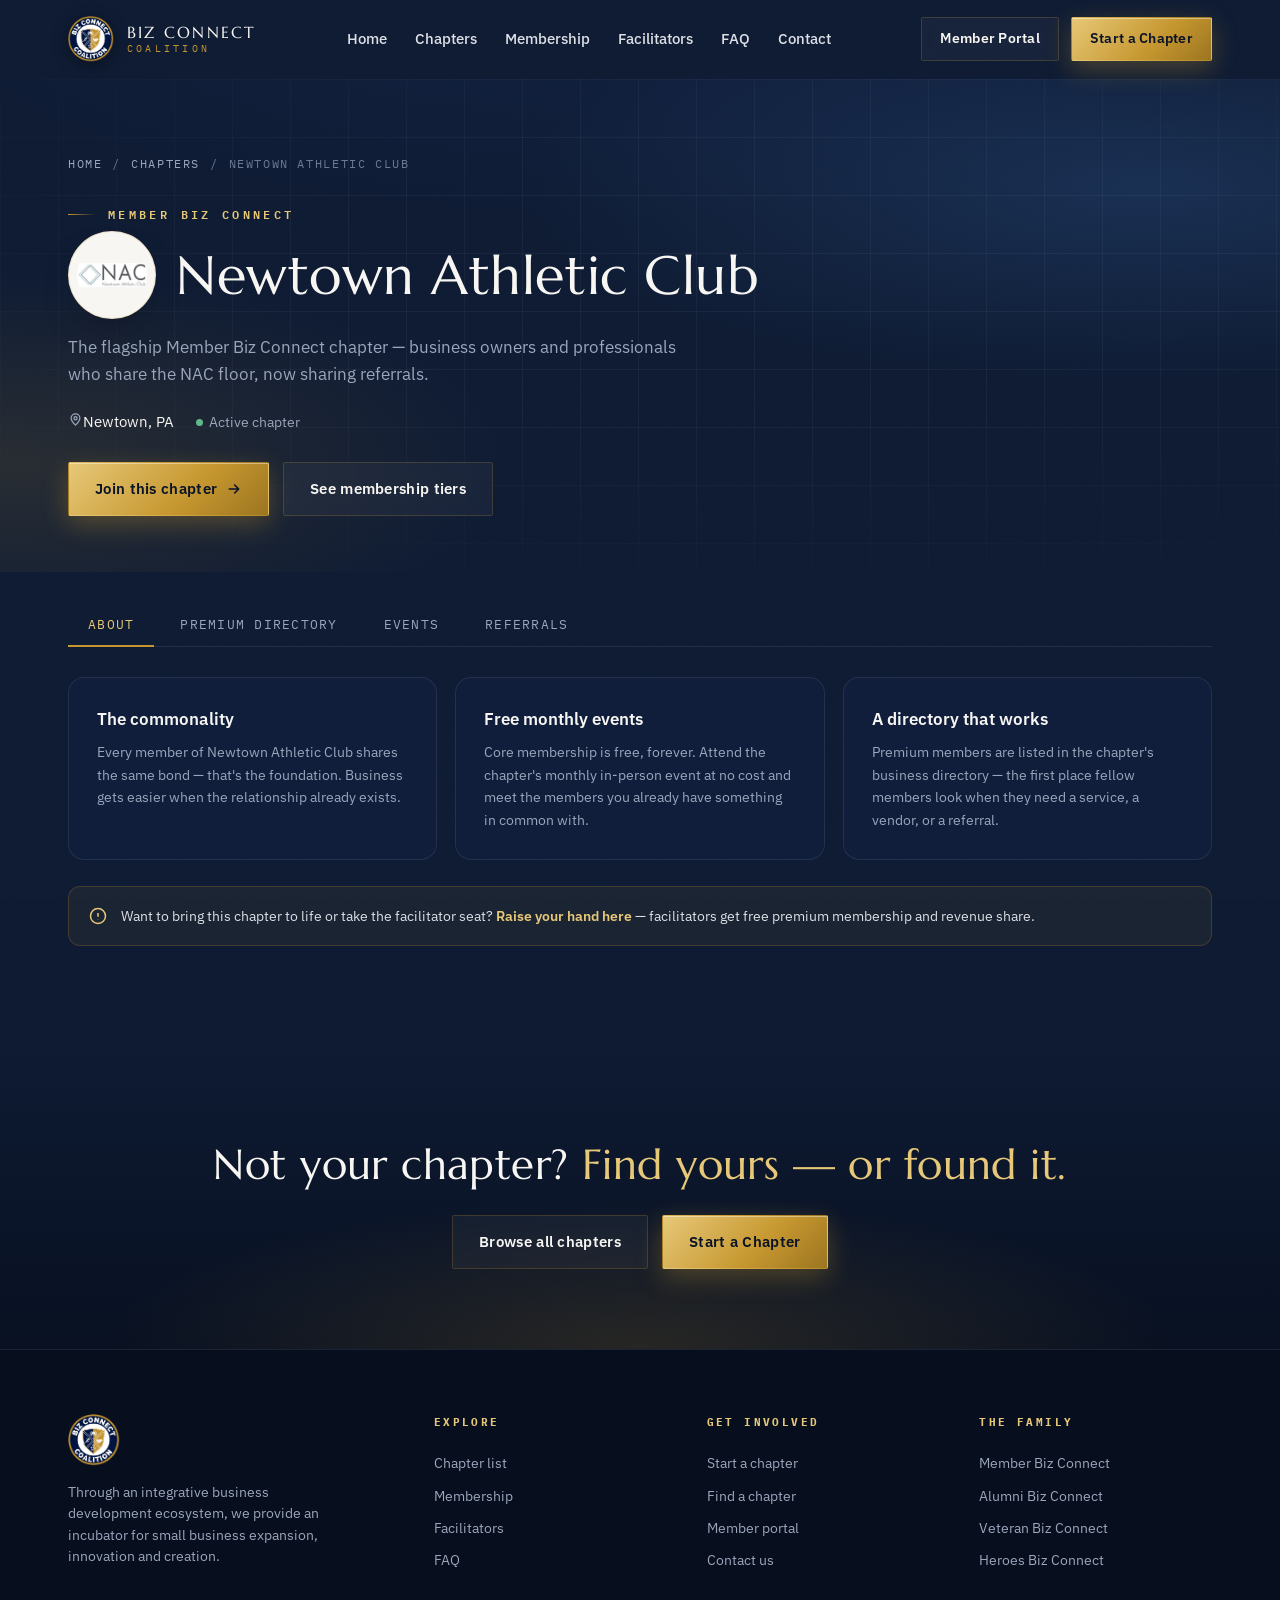
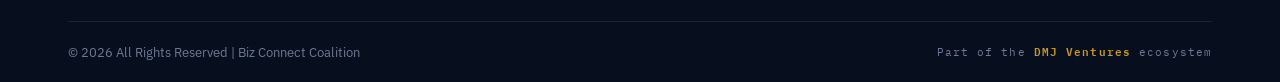
==== commit 57f3e866: "Real chapter logos + Allie learns the founder's playbook Mined the full asset library Don shared on " ====
--- a/chapter.html
+++ b/chapter.html
@@ -50,7 +50,10 @@
   <div class="wrap" style="position:relative;z-index:2">
     <div class="crumb reveal"><a href="index.html">Home</a><span>/</span><a href="chapters.html">Chapters</a><span>/</span><span id="crumbName">Chapter</span></div>
     <span class="eyebrow reveal" id="chFamily">Chapter</span>
-    <h1 class="reveal" data-d="1" id="chName">Chapter</h1>
+    <div class="ch-title reveal" data-d="1">
+      <span class="ch-logo" id="chLogo" hidden><img id="chLogoImg" src="" alt=""></span>
+      <h1 id="chName">Chapter</h1>
+    </div>
     <p class="lead reveal" data-d="2" id="chDesc"></p>
     <div style="display:flex;gap:22px;margin-top:22px;flex-wrap:wrap" class="reveal" data-d="3">
       <span class="cc-loc" style="font-size:15px"><svg viewBox="0 0 24 24" fill="none" stroke="var(--slate)" stroke-width="2" style="width:15px;height:15px"><path d="M12 21s-7-6.5-7-11a7 7 0 0 1 14 0c0 4.5-7 11-7 11Z"/><circle cx="12" cy="10" r="2.5"/></svg><span id="chLoc"></span></span>
@@ -231,6 +234,12 @@
   document.getElementById("crumbName").textContent=ch.name;
   document.getElementById("chFamily").textContent=BCC.familyLabel(ch.family);
   document.getElementById("chName").textContent=ch.name;
+  if(ch.logo){
+    var lw=document.getElementById("chLogo");
+    document.getElementById("chLogoImg").src=ch.logo;
+    document.getElementById("chLogoImg").alt=ch.name+" logo";
+    lw.hidden=false;
+  }
   document.getElementById("chDesc").textContent=ch.desc;
   document.getElementById("chLoc").textContent=ch.loc;
   var st=document.getElementById("chStatus");
--- a/assets/css/site.css
+++ b/assets/css/site.css
@@ -156,7 +156,8 @@
   border:1px solid var(--line);border-radius:var(--r);overflow:hidden;
   box-shadow:var(--shadow-lg);backdrop-filter:blur(8px);position:relative;
 }
-.map-head{display:flex;align-items:center;justify-content:space-between;padding:16px 20px;border-bottom:1px solid var(--line-soft)}
+.map-head{display:flex;align-items:center;justify-content:space-between;padding:16px 20px;border-bottom:1px solid var(--line-soft);flex-wrap:wrap;gap:10px}
+.map-head .mt{white-space:nowrap}
 .map-head .mt{font-family:var(--mono);font-size:12px;letter-spacing:.16em;text-transform:uppercase;color:var(--ivory-dim);display:flex;align-items:center;gap:9px}
 .live-dot{width:8px;height:8px;border-radius:50%;background:var(--green);box-shadow:0 0 0 0 rgba(95,185,138,.6);animation:pulse 2.2s infinite}
 @keyframes pulse{0%{box-shadow:0 0 0 0 rgba(95,185,138,.5)}70%{box-shadow:0 0 0 9px rgba(95,185,138,0)}100%{box-shadow:0 0 0 0 rgba(95,185,138,0)}}
@@ -184,18 +185,73 @@
   cursor:pointer;transition:.25s;font-size:10px;white-space:nowrap;
 }
 .map-beyond .bc:hover{border-color:var(--gold);color:var(--gold-hi)}
-.pin-g{cursor:pointer}
+.pin-g{cursor:pointer;opacity:0;transition:opacity .6s ease}
+.pin-g.dropped{opacity:1}
 .pin-g .ring{opacity:0;transform-box:fill-box;transform-origin:center;animation:pinring 3s ease-out infinite}
 @keyframes pinring{0%{opacity:.7;transform:scale(.4)}80%{opacity:0;transform:scale(2.3)}100%{opacity:0}}
-.pin-g{opacity:0;transform:translate(var(--px,0),var(--py,0)) translateY(-14px);transition:opacity .5s,transform .5s cubic-bezier(.2,1.4,.4,1)}
-.pin-g.dropped{opacity:1;transform:translate(var(--px,0),var(--py,0)) translateY(0)}
+/* ---------- geographic map (real state shapes + zoom) ---------- */
+.map-toggle{display:flex;gap:3px;background:rgba(10,20,40,.65);border:1px solid var(--line-soft);border-radius:100px;padding:3px}
+.map-toggle .mz{
+  font-family:var(--mono);font-size:10.5px;letter-spacing:.08em;text-transform:uppercase;
+  color:var(--slate);background:none;border:none;border-radius:100px;padding:6px 12px;
+  cursor:pointer;transition:color .25s,background .25s;white-space:nowrap;
+}
+.map-toggle .mz:hover{color:var(--ivory)}
+.map-toggle .mz.on{
+  background:linear-gradient(135deg,rgba(231,200,120,.26),rgba(198,151,47,.14));
+  color:var(--gold-hi);
+}
+#regionMap{--pk:1}
+/* WATER: steel-blue engraved sea — reads as water at a glance
+   (dark-land/lighter-water school: CARTO Dark Matter, Protomaps Dark —
+   dark land gives the glowing pins maximum contrast) */
+#regionMap .ocean{fill:url(#seaTex)}
+/* LAND: real Natural Earth relief (browns/greens/mountains) clipped to
+   the coastline, deepened with an olive wash to sit in the dark theme,
+   lifted off the water by a shadow and a hairline gold coast */
+#regionMap #terrainLayer{
+  filter:drop-shadow(0 4px 12px rgba(0,0,0,.65)) drop-shadow(0 0 1.5px rgba(231,200,120,.4));
+}
+#regionMap .terrain{filter:brightness(.68) saturate(1.18) contrast(1.07)}
+/* tint pass: darkens the pale relief into deep earth tones;
+   the focus states wear a lighter wash so the Valley glows */
+#regionMap .st{fill:rgba(22,26,10,.40);stroke:rgba(236,222,180,.26);stroke-width:1;transition:fill .6s}
+#regionMap .st.focus{fill:rgba(22,26,10,.16);stroke:rgba(198,151,47,.7);stroke-width:1.3}
+/* two-tone the river border: NJ reads a shade different from PA */
+#regionMap .st[data-n="New Jersey"]{fill:rgba(22,26,10,.24)}
+#regionMap .st[data-n="Delaware"],#regionMap .st[data-n="Maryland"]{fill:rgba(22,26,10,.30)}
+#regionMap.us-mode .st{fill:rgba(18,22,8,.46)}
+#regionMap.us-mode .st.focus,
+#regionMap.us-mode .st[data-n="New Jersey"],
+#regionMap.us-mode .st[data-n="Delaware"],
+#regionMap.us-mode .st[data-n="Maryland"]{fill:rgba(18,22,8,.30);stroke:rgba(198,151,47,.45);stroke-width:1}
+#regionMap .sttex{fill:url(#landTex);stroke:none;pointer-events:none}
+#regionMap{cursor:grab}
+#regionMap.grabbing{cursor:grabbing}
+#regionMap .city text{font-family:'IBM Plex Mono',monospace;fill:rgba(236,228,202,.72)}
+#regionMap .sea text{font-family:'Cormorant Garamond',serif;font-style:italic;fill:rgba(231,200,120,.44)}
+#regionMap .hq text{font-family:'IBM Plex Mono',monospace}
+/* at the national zoom the valley cluster tightens so it reads as
+   a constellation, not a blob */
+#regionMap.us-mode .pin-g:not(.far-pin) circle{r:2.4}
+#regionMap.us-mode .pin-g:not(.far-pin) .ring{r:5.5}
+#regionMap .net{stroke:rgba(198,151,47,.30);stroke-width:1;stroke-dasharray:2 3}
+#regionMap .net.far{stroke:rgba(198,151,47,.38);stroke-dasharray:8 10}
+#regionMap .val-only{opacity:1;transition:opacity .5s}
+#regionMap.us-mode .val-only{opacity:0}
+#regionMap .us-only{opacity:0;transition:opacity .5s}
+#regionMap.us-mode .us-only{opacity:1}
 /* crest medallion on map card */
 .crest-medallion{
   position:absolute;z-index:6;bottom:14px;right:14px;width:92px;height:92px;border-radius:50%;
   background:radial-gradient(circle at 38% 30%,var(--navy-700),var(--navy-950));
   border:1px solid var(--gold);display:flex;align-items:center;justify-content:center;
   box-shadow:var(--shadow-lg);animation:bob 5s ease-in-out infinite;
-}
+  transition:bottom .5s,top .5s,width .5s,height .5s;
+}
+/* at the national zoom the medallion ducks into the empty Atlantic
+   corner so it never covers the Florida pins */
+.map-svg-wrap.us .crest-medallion{bottom:auto;top:12px;right:12px;width:60px;height:60px;animation:none}
 .crest-medallion img{width:70%}
 .crest-medallion::before{content:"";position:absolute;inset:5px;border-radius:50%;border:1px dashed rgba(231,200,120,.35);animation:spinslow 40s linear infinite}
 @keyframes bob{0%,100%{transform:translateY(0)}50%{transform:translateY(-7px)}}
@@ -307,6 +363,24 @@
 .cc-status.active .dot{background:var(--green)}
 .cc-status.forming .dot{background:var(--gold-hi)}
 .chapter-card h3{font-size:21px;font-family:var(--serif);color:var(--ivory)}
+/* real chapter logo, floated into the card's top-right */
+.cc-logo{
+  position:absolute;top:54px;right:22px;width:52px;height:52px;border-radius:50%;
+  background:var(--ivory);border:1px solid var(--line);padding:5px;
+  display:flex;align-items:center;justify-content:center;overflow:hidden;
+  box-shadow:0 8px 18px rgba(0,0,0,.35);
+}
+.cc-logo img{width:100%;height:100%;object-fit:contain;border-radius:50%}
+.chapter-card:has(.cc-logo) h3{padding-right:62px}
+/* chapter detail hero: logo beside the title */
+.ch-title{display:flex;align-items:center;gap:20px;margin:6px 0 14px;flex-wrap:wrap}
+.ch-title h1{margin:0}
+.ch-logo{
+  width:88px;height:88px;flex:none;border-radius:50%;background:var(--ivory);
+  border:1px solid var(--line);padding:8px;display:flex;align-items:center;justify-content:center;
+  overflow:hidden;box-shadow:var(--shadow-md);
+}
+.ch-logo img{width:100%;height:100%;object-fit:contain;border-radius:50%}
 .chapter-card .cc-loc{font-size:13.5px;color:var(--slate);display:flex;align-items:center;gap:7px}
 .chapter-card .cc-loc svg{width:13px;height:13px;stroke:var(--slate-dim);flex:none}
 .chapter-card p{font-size:14px;color:var(--slate);flex:1}
@@ -372,12 +446,39 @@
 .earn-row b{color:var(--gold-hi);font-weight:600}
 .earn-note{font-size:11.5px;color:var(--slate-dim);margin-top:18px;font-style:italic}
 
-/* ---------- family banner ---------- */
-.family-banner{
-  background:rgba(247,246,242,.92);border:1px solid var(--line);border-radius:var(--r);
-  padding:18px 26px;margin-bottom:34px;box-shadow:var(--shadow-md);
-}
-.family-banner img{width:100%;max-width:900px;margin:0 auto}
+/* ---------- family crest medallions ---------- */
+.crest-row{
+  position:relative;display:flex;justify-content:center;align-items:center;
+  gap:clamp(28px,6vw,84px);margin:10px 0 48px;padding:26px 0 34px;
+}
+.crest-line{
+  position:absolute;left:12%;right:12%;top:50%;height:1px;
+  background:linear-gradient(90deg,transparent,var(--line) 20%,var(--line) 80%,transparent);
+}
+.crest-line::before,.crest-line::after{
+  content:"";position:absolute;top:-3px;width:7px;height:7px;background:var(--gold);
+  transform:rotate(45deg);opacity:.8;
+}
+.crest-line::before{left:0}
+.crest-line::after{right:0}
+.crest-node{
+  position:relative;z-index:2;width:clamp(96px,13vw,168px);aspect-ratio:1;border-radius:50%;
+  display:flex;align-items:center;justify-content:center;
+  background:radial-gradient(circle at 38% 30%,rgba(34,64,108,.9),rgba(7,14,29,.95));
+  border:1px solid var(--line);padding:12px;
+  box-shadow:0 24px 50px -18px rgba(0,0,0,.7),0 0 0 6px rgba(198,151,47,.06);
+  transition:transform .4s cubic-bezier(.2,.9,.3,1.4),border-color .35s,box-shadow .35s;
+  animation:bob 6s ease-in-out infinite;
+}
+.crest-node.lead{width:clamp(116px,15vw,196px);animation-delay:-2s}
+.crest-node:last-child{animation-delay:-4s}
+.crest-node::before{
+  content:"";position:absolute;inset:4px;border-radius:50%;
+  border:1px dashed rgba(231,200,120,.32);animation:spinslow 50s linear infinite;
+}
+.crest-node img{width:100%;height:100%;object-fit:contain;filter:drop-shadow(0 6px 14px rgba(0,0,0,.45))}
+.crest-node:hover{transform:translateY(-8px) scale(1.04);border-color:var(--gold);
+  box-shadow:0 30px 60px -18px rgba(0,0,0,.8),0 0 0 6px rgba(198,151,47,.14)}
 
 /* ---------- sub-brands ---------- */
 .sub-brands{display:grid;grid-template-columns:repeat(4,1fr);gap:18px}
@@ -449,6 +550,7 @@
 .crumb a:hover{color:var(--gold-hi)}
 
 /* ---------- forms ---------- */
+.side-grid{display:grid;grid-template-columns:1fr 340px;gap:44px;align-items:start}
 .form-card{
   background:rgba(19,36,73,.45);border:1px solid var(--line-soft);border-radius:var(--r);
   padding:40px;max-width:760px;
@@ -547,7 +649,9 @@
   opacity:0;transform:translateY(30px) scale(.92);pointer-events:none;
   transition:opacity .7s cubic-bezier(.2,.8,.3,1),transform .7s cubic-bezier(.2,1.3,.4,1);
 }
-.allie.in{opacity:1;transform:translateY(0) scale(1);pointer-events:auto}
+/* settled state must be transform-free: a transform here would become the
+   containing block for the fixed-position chat panel and break its anchoring */
+.allie.in{opacity:1;transform:none;pointer-events:auto}
 .allie.bye{opacity:0;transform:translateY(30px) scale(.9);pointer-events:none}
 .allie-figure{
   position:relative;width:190px;height:320px;cursor:pointer;
@@ -610,14 +714,16 @@
 .ac-close:hover{color:var(--ivory)}
 .ac-msgs{
   padding:14px;display:flex;flex-direction:column;gap:9px;
-  height:280px;overflow-y:auto;scrollbar-width:thin;scrollbar-color:var(--navy-600) transparent;
-}
+  max-height:300px;overflow-y:auto;scrollbar-width:thin;scrollbar-color:var(--navy-600) transparent;
+}
+/* the ambient tip bubble never shows while the chat is open */
+.allie-chat.open~.allie-bubble{display:none!important}
 .ac-msg{
   max-width:86%;padding:9px 13px;border-radius:13px;font-size:13.5px;line-height:1.5;
   animation:acmsg .3s ease both;white-space:pre-wrap;
 }
 @keyframes acmsg{from{opacity:0;transform:translateY(6px)}to{opacity:1;transform:translateY(0)}}
-.ac-msg.allie{align-self:flex-start;background:var(--ivory);color:var(--navy-900);border-bottom-left-radius:4px}
+.ac-msg.bot{align-self:flex-start;background:var(--ivory);color:var(--navy-900);border-bottom-left-radius:4px}
 .ac-msg.user{align-self:flex-end;background:linear-gradient(135deg,var(--gold-hi),var(--gold));color:var(--navy-950);border-bottom-right-radius:4px;font-weight:500}
 .ac-msg.typing{display:flex;gap:4px;padding:12px 14px}
 .ac-msg.typing span{width:6px;height:6px;border-radius:50%;background:var(--navy-600);animation:acdot 1.2s infinite}
@@ -657,7 +763,7 @@
   .allie-figure{width:120px;height:200px}
   .allie-bubble{max-width:200px;font-size:12.5px}
   .allie-chat{left:12px;right:12px;width:auto;bottom:224px}
-  .ac-msgs{height:200px}
+  .ac-msgs{max-height:200px}
 }
 @media (prefers-reduced-motion:reduce){
   .allie-figure{animation:none}
@@ -674,6 +780,9 @@
 
 /* ---------- responsive ---------- */
 @media (max-width:1020px){
+  /* the 6-link desktop nav can't fit a tablet — collapse to the hamburger early */
+  .nav-links{display:none}
+  .menu-btn{display:block}
   .hero-inner{grid-template-columns:1fr;gap:40px}
   .steps{grid-template-columns:repeat(2,1fr)}
   .tier-grid{grid-template-columns:repeat(2,1fr)}
@@ -682,11 +791,18 @@
   .facil-inner{grid-template-columns:1fr;gap:40px}
   .chapters{grid-template-columns:repeat(2,1fr)}
   .foot-grid{grid-template-columns:1fr 1fr;row-gap:36px}
+  .side-grid{grid-template-columns:1fr;gap:28px}
 }
 @media (max-width:680px){
-  .nav-links,.nav-cta .btn-ghost{display:none}
-  .menu-btn{display:block}
+  .wrap{padding:0 20px}
+  .nav{height:64px;gap:12px}
+  .nav-cta .btn-ghost,.nav-cta .btn-primary{display:none}
+  .brand img{width:38px;height:38px}
+  .brand-word b{font-size:13.5px;letter-spacing:.1em}
+  .brand-word span{font-size:8.5px;letter-spacing:.26em}
+  .mobile-nav{padding:10px 20px 18px}
   .compare{grid-template-columns:1fr}
+  .compare .col{padding:26px 22px}
   .steps{grid-template-columns:1fr}
   .tier-grid{grid-template-columns:1fr}
   .sub-brands{grid-template-columns:1fr}
@@ -694,8 +810,22 @@
   .info-cards{grid-template-columns:1fr}
   .form-grid{grid-template-columns:1fr}
   .form-card{padding:26px 20px}
-  .sec{padding:70px 0}
-  .hero{padding:54px 0 70px}
+  .sec{padding:64px 0}
+  .sec-head{margin-bottom:38px}
+  .hero{padding:44px 0 64px}
   .hero-frame{inset:10px}
-  .foot-grid{grid-template-columns:1fr}
-}
+  .hero-meta{gap:22px;margin-top:30px}
+  .page-hero{padding:48px 0 42px}
+  .crest-medallion{width:64px;height:64px}
+  .earn-card{padding:28px 22px}
+  .earn-big{font-size:44px}
+  .ed-row{margin-bottom:52px}
+  .crest-row{gap:18px;margin-bottom:34px}
+  .crest-node{width:84px;padding:8px}
+  .crest-node.lead{width:102px}
+  .crest-line{left:6%;right:6%}
+  /* step aside while someone types in a form */
+  .allie.form-focus{opacity:0;pointer-events:none;transition:opacity .3s}
+  .foot-grid{grid-template-columns:1fr;padding:48px 0 36px}
+  .final{padding:80px 0}
+}
